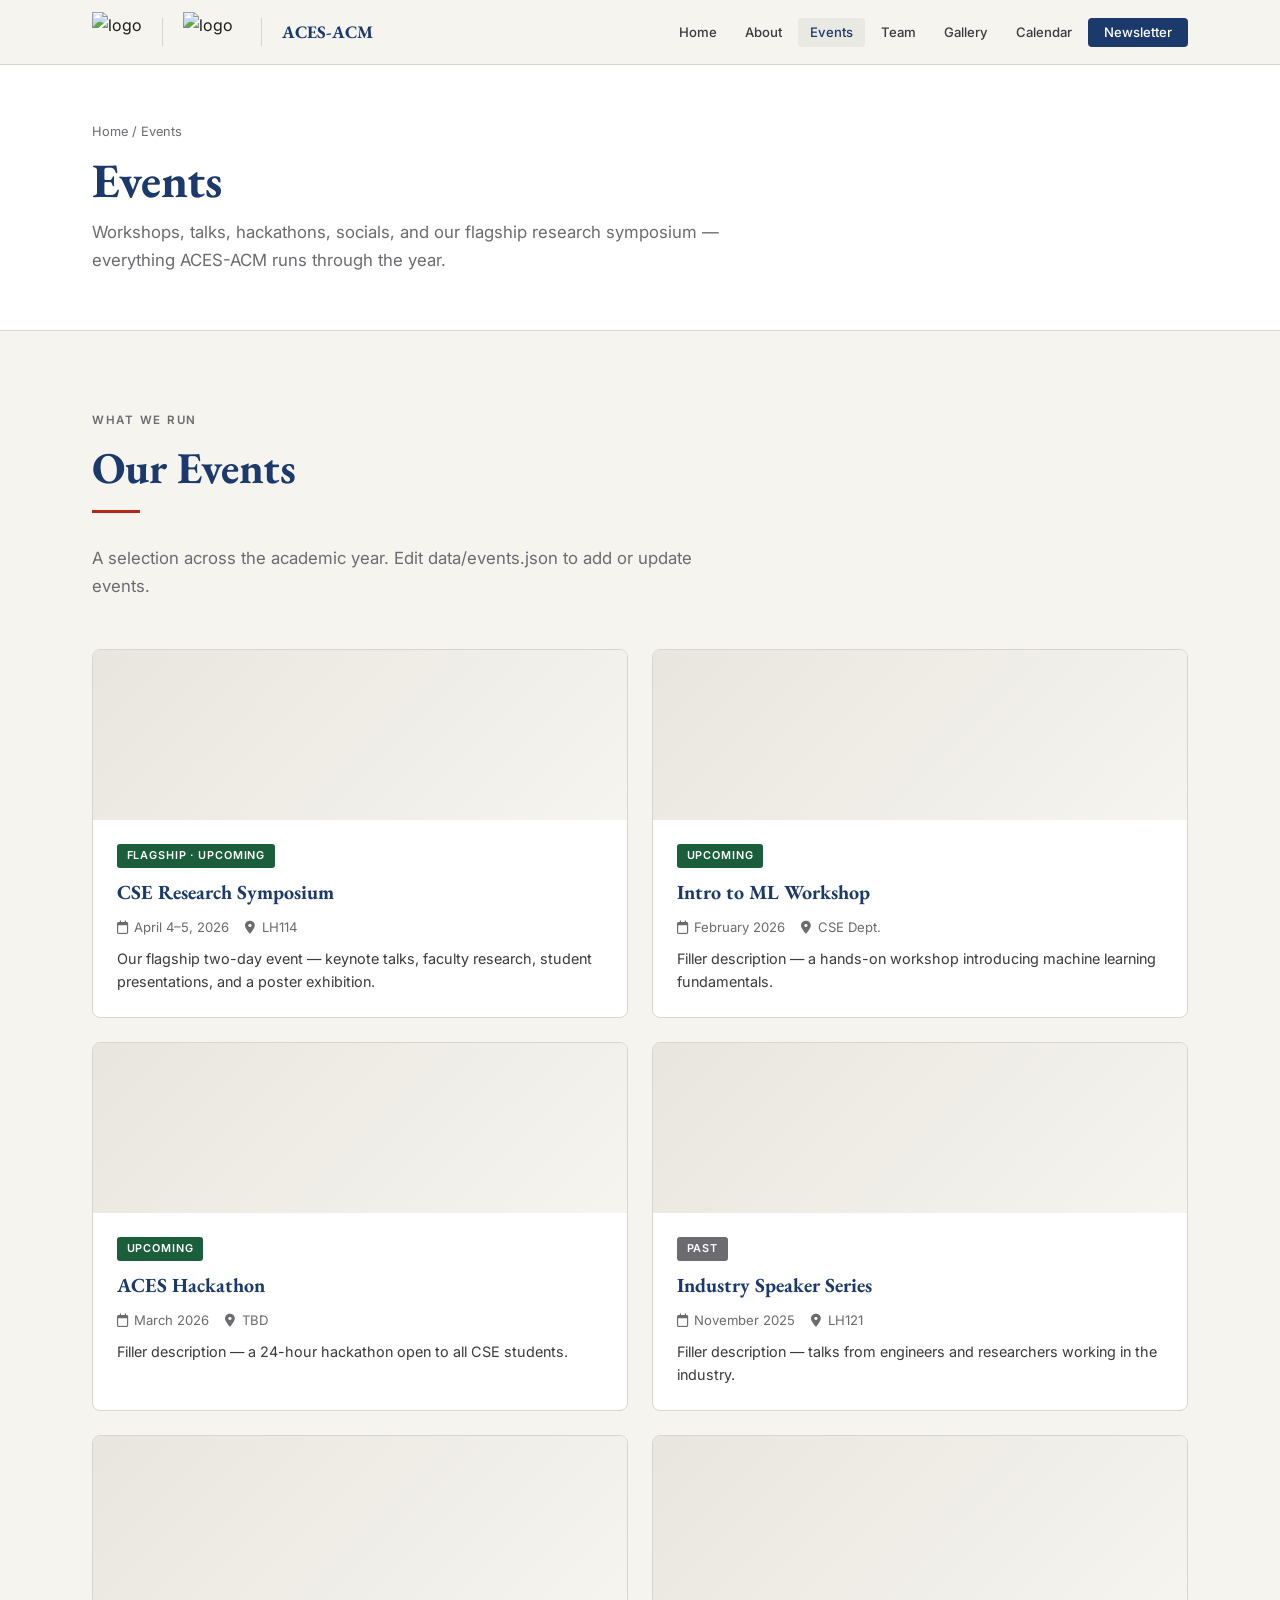
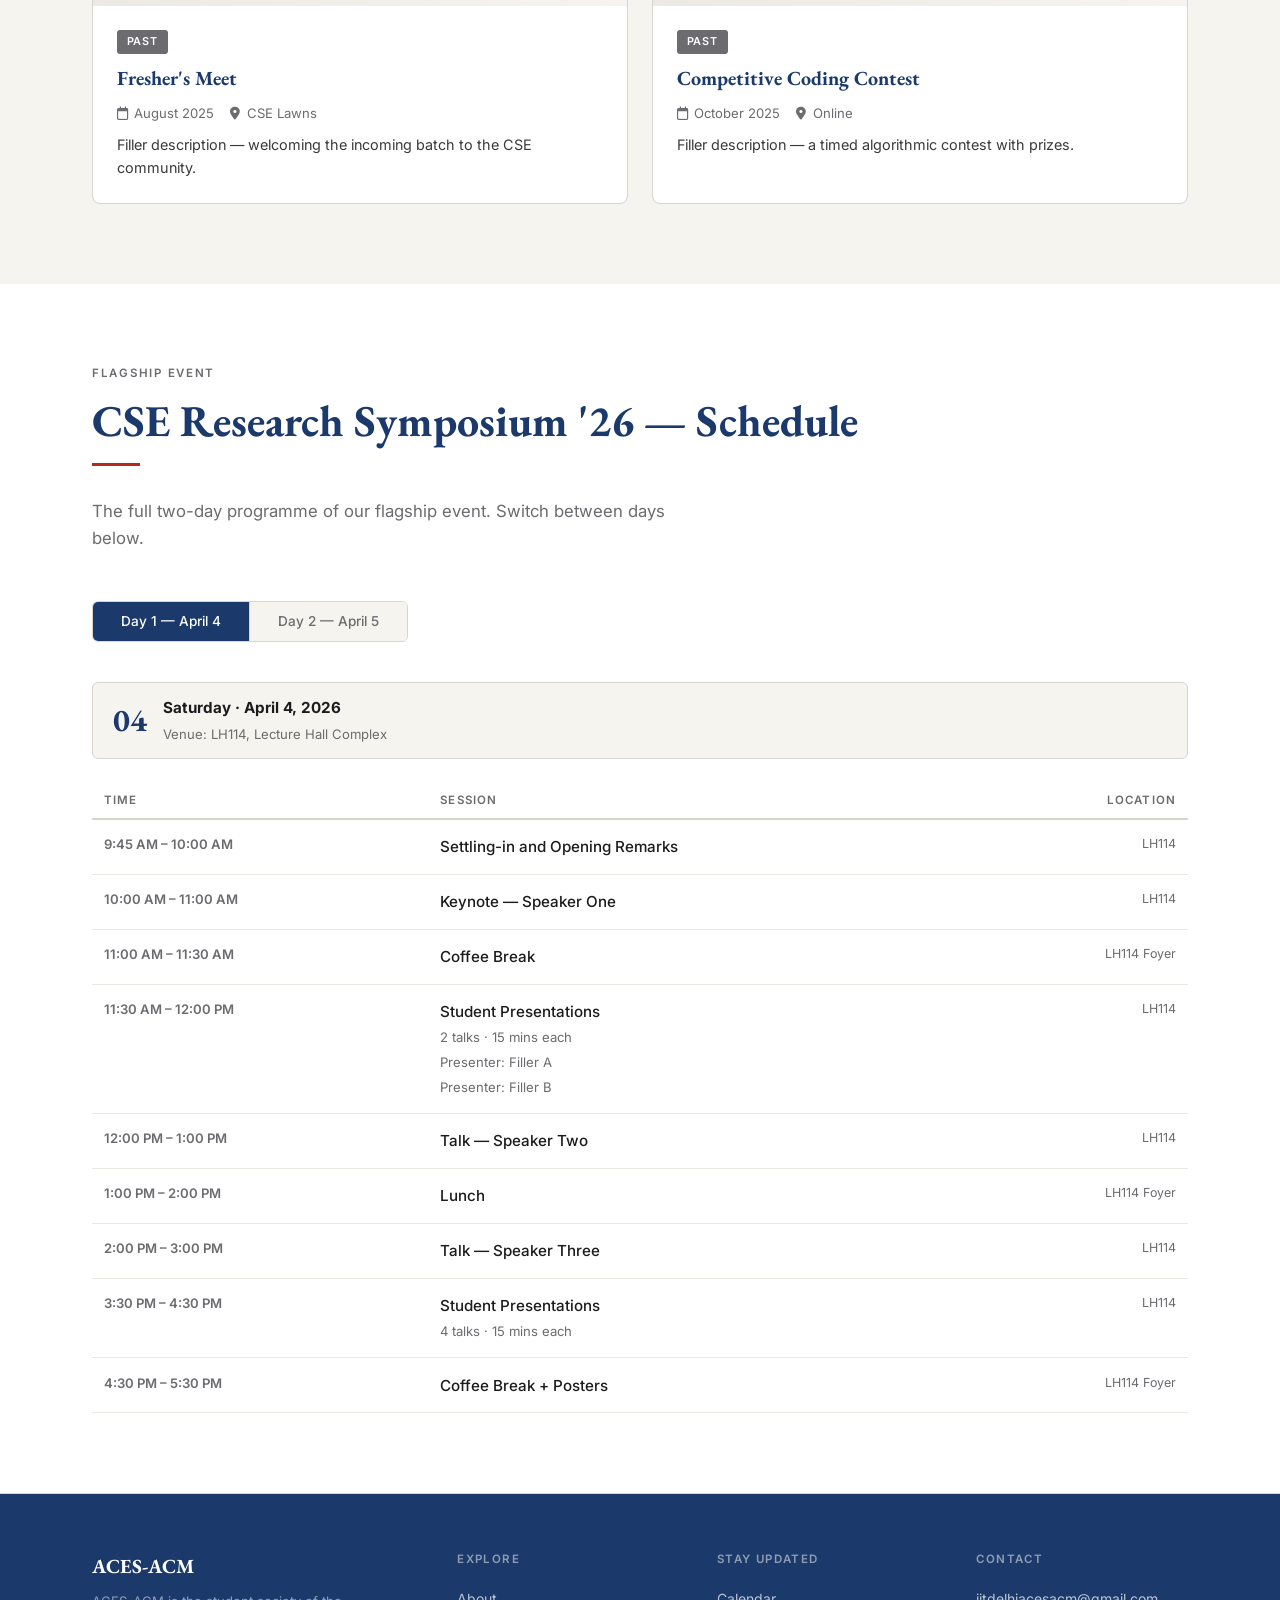
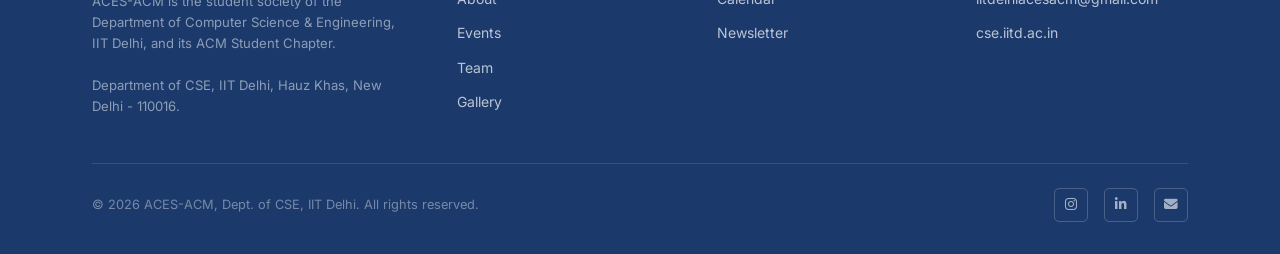
==== events.html @ f773c3b9 "move stuff to directory root" ====
<!DOCTYPE html>
<html lang="en">

<head>
  <meta charset="UTF-8" />
  <meta name="viewport" content="width=device-width, initial-scale=1.0" />
  <title>Events — ACES-ACM, CSE IIT Delhi</title>
  <link rel="icon" type="image/jpeg" href="assets/cse-logo.jpg" />
  <link rel="preconnect" href="https://fonts.googleapis.com" />
  <link rel="preconnect" href="https://fonts.gstatic.com" crossorigin />
  <link
    href="https://fonts.googleapis.com/css2?family=EB+Garamond:ital,wght@0,400;0,600;0,700;1,400&family=Inter:wght@300;400;500;600&display=swap"
    rel="stylesheet" />
  <link rel="stylesheet" href="https://cdnjs.cloudflare.com/ajax/libs/font-awesome/6.5.0/css/all.min.css"
    crossorigin="anonymous" />
  <link rel="stylesheet" href="css/styles.css" />
</head>

<body data-page="events">
  <nav id="navbar"><div id="navbar-mount"></div></nav>

  <section id="page-hero"><div id="page-hero-mount"></div></section>
  <section class="section-bg"><div id="events-list"></div></section>
  <section class="section-surface"><div id="events-schedule"></div></section>

  <footer id="footer"><div id="footer-mount"></div></footer>
  <script src="js/main.js"></script>
</body>

</html>
---- css/styles.css ----
/* ═══ RESET & BASE ═══════════════════════════════════════════════ */
*,
*::before,
*::after {
  box-sizing: border-box;
  margin: 0;
  padding: 0;
}

html {
  scroll-behavior: smooth;
  font-size: 16px;
}

:root {
  --bg: #F6F4EF;
  --surface: #FFFFFF;
  --navy: #1B3A6B;
  --navy-light: #2a5298;
  --red: #B5281C;
  --ink: #1C1C1E;
  --ink-2: #3A3A3C;
  --muted: #6B6B70;
  --border: #D8D5CE;
  --border-lt: #EAE8E2;
  --tag-ai: #1B3A6B;
  --tag-sys: #6B3A1B;
  --tag-theory: #1B5E3B;
  --tag-hci: #5C1B6B;
  --serif: 'EB Garamond', Georgia, serif;
  --sans: 'Inter', system-ui, sans-serif;
}

body {
  background: var(--bg);
  color: var(--ink);
  font-family: var(--sans);
  font-size: 1rem;
  line-height: 1.65;
}

a {
  color: inherit;
  text-decoration: none;
}

img {
  display: block;
  width: 100%;
}

section {
  padding: 5rem 0;
}

.container {
  max-width: 1160px;
  margin: 0 auto;
  padding: 0 2rem;
}

.section-label {
  font-family: var(--sans);
  font-size: 0.72rem;
  font-weight: 600;
  letter-spacing: 0.15em;
  text-transform: uppercase;
  color: var(--muted);
  margin-bottom: 0.75rem;
}

.section-title {
  font-family: var(--serif);
  font-size: clamp(2rem, 4vw, 2.75rem);
  font-weight: 700;
  line-height: 1.18;
  color: var(--navy);
  margin-bottom: 1rem;
}

.section-sub {
  font-size: 1.05rem;
  color: var(--muted);
  max-width: 620px;
  margin-bottom: 3rem;
}

.section-sub.center {
  margin-left: auto;
  margin-right: auto;
}

.divider {
  width: 3rem;
  height: 3px;
  background: var(--red);
  margin: 1rem 0 2rem 0;
}

/* ═══ NAVBAR ══════════════════════════════════════════════════════ */
#navbar {
  position: sticky;
  top: 0;
  z-index: 1000;
  background: rgba(246, 244, 239, 0.96);
  backdrop-filter: blur(8px);
  border-bottom: 1px solid var(--border);
  padding: 0.75rem 0;
  transition: box-shadow 0.2s;
}

#navbar.scrolled {
  box-shadow: 0 2px 12px rgba(0, 0, 0, 0.08);
}

.nav-inner {
  display: flex;
  align-items: center;
  justify-content: space-between;
  gap: 1.5rem;
}

.nav-logos {
  display: flex;
  align-items: center;
  gap: 1.25rem;
}

.nav-logo-img {
  height: 40px;
  width: auto;
  display: block;
}

.nav-sep {
  height: 28px;
  width: 1px;
  background: var(--border);
}

.nav-brand {
  font-family: var(--serif);
  font-size: 1.1rem;
  font-weight: 700;
  color: var(--navy);
  white-space: nowrap;
}

.nav-links {
  display: flex;
  align-items: center;
  gap: 0.25rem;
  list-style: none;
}

.nav-links a {
  font-size: 0.82rem;
  font-weight: 500;
  color: var(--ink-2);
  padding: 0.4rem 0.75rem;
  border-radius: 4px;
  transition: background 0.15s, color 0.15s;
}

.nav-links a:hover,
.nav-links a.active {
  background: var(--border-lt);
  color: var(--navy);
}

.nav-cta {
  background: var(--navy) !important;
  color: #fff !important;
  padding: 0.4rem 1rem !important;
  border-radius: 4px;
}

.nav-cta:hover {
  background: var(--navy-light) !important;
}

.nav-hamburger {
  display: none;
  flex-direction: column;
  gap: 4px;
  cursor: pointer;
  padding: 4px;
}

.nav-hamburger span {
  width: 22px;
  height: 2px;
  background: var(--ink);
  display: block;
  border-radius: 2px;
  transition: 0.2s;
}

/* ═══ BUTTONS ═════════════════════════════════════════════════════ */
.btn {
  display: inline-flex;
  align-items: center;
  gap: 0.5rem;
  font-family: var(--sans);
  font-size: 0.875rem;
  font-weight: 600;
  padding: 0.7rem 1.5rem;
  border-radius: 4px;
  border: none;
  cursor: pointer;
  transition: all 0.15s;
}

.btn-primary {
  background: var(--navy);
  color: #fff;
}

.btn-primary:hover {
  background: var(--navy-light);
}

.btn-outline {
  background: transparent;
  color: var(--navy);
  border: 1.5px solid var(--navy);
}

.btn-outline:hover {
  background: var(--navy);
  color: #fff;
}

.full-width-btn {
  width: 100%;
  justify-content: center;
}

/* ═══ PAGE HERO (inner pages) ═════════════════════════════════════ */
#page-hero {
  background: var(--surface);
  border-bottom: 1px solid var(--border);
  padding: 3.5rem 0;
}

.breadcrumb {
  font-size: 0.8rem;
  color: var(--muted);
  margin-bottom: 0.75rem;
}

.breadcrumb a:hover {
  color: var(--navy);
}

.page-hero-title {
  font-family: var(--serif);
  font-size: clamp(2rem, 5vw, 3rem);
  font-weight: 700;
  color: var(--navy);
  line-height: 1.1;
}

.page-hero-sub {
  font-size: 1.05rem;
  color: var(--muted);
  max-width: 640px;
  margin-top: 0.75rem;
}

/* ═══ HERO (landing) ══════════════════════════════════════════════ */
#hero {
  padding: 4.5rem 0 5rem;
  border-bottom: 1px solid var(--border);
}

.hero-grid {
  display: grid;
  grid-template-columns: 1fr 1fr;
  gap: 4rem;
  align-items: center;
}

.hero-eyebrow {
  display: inline-flex;
  align-items: center;
  gap: 0.5rem;
  font-size: 0.78rem;
  font-weight: 600;
  letter-spacing: 0.12em;
  text-transform: uppercase;
  color: var(--red);
  background: rgba(181, 40, 28, 0.07);
  border: 1px solid rgba(181, 40, 28, 0.2);
  padding: 0.3rem 0.8rem;
  border-radius: 3px;
  margin-bottom: 1.5rem;
}

.hero-title {
  font-family: var(--serif);
  font-size: clamp(2.5rem, 6vw, 4rem);
  font-weight: 700;
  line-height: 1.1;
  color: var(--navy);
  margin-bottom: 0.5rem;
}

.hero-org {
  font-family: var(--serif);
  font-size: 1.15rem;
  color: var(--muted);
  font-style: italic;
  margin-bottom: 1.75rem;
}

.hero-meta {
  display: flex;
  flex-direction: column;
  gap: 0.6rem;
  margin-bottom: 2rem;
}

.hero-meta-item {
  display: flex;
  align-items: center;
  gap: 0.75rem;
  font-size: 0.95rem;
  color: var(--ink-2);
}

.hero-meta-item i {
  width: 18px;
  color: var(--navy);
  font-size: 0.9rem;
}

.hero-actions {
  display: flex;
  gap: 1rem;
  flex-wrap: wrap;
}

.hero-visual {
  position: relative;
}

.hero-card {
  background: var(--surface);
  border: 1px solid var(--border);
  border-radius: 8px;
  overflow: hidden;
}

.hero-card-img {
  width: 100%;
  aspect-ratio: 1 / 1;
  object-fit: cover;
  background: var(--border-lt);
  display: flex;
  align-items: center;
  justify-content: center;
}

.hero-card-img img {
  height: 100%;
  object-fit: cover;
}

.hero-card-body {
  padding: 1.25rem 1.5rem;
  border-top: 1px solid var(--border);
}

.hero-stats {
  display: grid;
  grid-template-columns: repeat(3, 1fr);
  gap: 0;
}

.hero-stat {
  padding: 0.875rem;
  text-align: center;
  border-right: 1px solid var(--border-lt);
}

.hero-stat:last-child {
  border-right: none;
}

.hero-stat-num {
  font-family: var(--serif);
  font-size: 1.75rem;
  font-weight: 700;
  color: var(--navy);
  line-height: 1;
}

.hero-stat-label {
  font-size: 0.7rem;
  font-weight: 500;
  letter-spacing: 0.06em;
  text-transform: uppercase;
  color: var(--muted);
  margin-top: 0.25rem;
}

/* ═══ ABOUT ═══════════════════════════════════════════════════════ */
.section-surface {
  background: var(--surface);
  border-bottom: 1px solid var(--border);
}

.section-bg {
  background: var(--bg);
}

.about-grid {
  display: grid;
  grid-template-columns: 1.4fr 1fr;
  gap: 5rem;
  align-items: start;
}

.about-body {
  font-size: 1.05rem;
  color: var(--ink-2);
  line-height: 1.8;
}

.about-body p+p {
  margin-top: 1rem;
}

.about-sidebar {
  display: flex;
  flex-direction: column;
  gap: 1.5rem;
}

.info-pill {
  background: var(--bg);
  border: 1px solid var(--border);
  border-radius: 6px;
  padding: 1.1rem 1.25rem;
  display: flex;
  align-items: flex-start;
  gap: 1rem;
}

.section-surface .info-pill {
  background: var(--bg);
}

.info-pill-icon {
  width: 36px;
  height: 36px;
  min-width: 36px;
  background: var(--navy);
  color: #fff;
  border-radius: 5px;
  display: flex;
  align-items: center;
  justify-content: center;
  font-size: 0.85rem;
}

.info-pill-text strong {
  display: block;
  font-size: 0.8rem;
  font-weight: 600;
  letter-spacing: 0.05em;
  text-transform: uppercase;
  color: var(--muted);
  margin-bottom: 0.15rem;
}

.info-pill-text span {
  font-size: 0.95rem;
  color: var(--ink);
}

/* ═══ DOMAINS / TRACKS ════════════════════════════════════════════ */
.domains-grid {
  display: grid;
  grid-template-columns: repeat(2, 1fr);
  gap: 1.5rem;
}

.domain-card {
  background: var(--surface);
  border: 1px solid var(--border);
  border-radius: 8px;
  padding: 2rem;
  position: relative;
  overflow: hidden;
  transition: box-shadow 0.2s, transform 0.2s;
}

.domain-card:hover {
  box-shadow: 0 4px 20px rgba(0, 0, 0, 0.07);
  transform: translateY(-2px);
}

.domain-day-badge {
  position: absolute;
  top: 1.25rem;
  right: 1.25rem;
  font-size: 0.68rem;
  font-weight: 600;
  letter-spacing: 0.1em;
  text-transform: uppercase;
  padding: 0.2rem 0.6rem;
  border-radius: 3px;
  background: var(--border-lt);
  color: var(--muted);
}

.domain-icon {
  width: 48px;
  height: 48px;
  border-radius: 8px;
  display: flex;
  align-items: center;
  justify-content: center;
  font-size: 1.25rem;
  margin-bottom: 1.25rem;
  color: #fff;
  background: var(--navy);
}

.domain-icon.ai { background: var(--tag-ai); }
.domain-icon.sys { background: var(--tag-sys); }
.domain-icon.theory { background: var(--tag-theory); }
.domain-icon.hci { background: var(--tag-hci); }

.domain-title {
  font-family: var(--serif);
  font-size: 1.3rem;
  font-weight: 700;
  color: var(--navy);
  margin-bottom: 0.5rem;
}

.domain-desc {
  font-size: 0.92rem;
  color: var(--ink-2);
  line-height: 1.7;
  margin-bottom: 1rem;
}

.domain-topics {
  display: flex;
  flex-wrap: wrap;
  gap: 0.4rem;
}

.topic-tag {
  font-size: 0.72rem;
  font-weight: 500;
  padding: 0.2rem 0.6rem;
  border-radius: 3px;
  border: 1px solid var(--border);
  color: var(--muted);
  background: var(--bg);
}

/* ═══ EVENTS ══════════════════════════════════════════════════════ */
.events-grid {
  display: grid;
  grid-template-columns: repeat(2, 1fr);
  gap: 1.5rem;
}

.event-card {
  background: var(--surface);
  border: 1px solid var(--border);
  border-radius: 8px;
  overflow: hidden;
  display: flex;
  flex-direction: column;
  transition: box-shadow 0.2s, transform 0.2s;
}

.event-card:hover {
  box-shadow: 0 6px 24px rgba(0, 0, 0, 0.08);
  transform: translateY(-3px);
}

.event-card-img {
  height: 170px;
  background: linear-gradient(135deg, #e9e6df 0%, #f6f4ef 100%);
  overflow: hidden;
}

.event-card-img img {
  width: 100%;
  height: 100%;
  object-fit: cover;
}

.event-card-body {
  padding: 1.5rem;
  display: flex;
  flex-direction: column;
  gap: 0.5rem;
  flex: 1;
}

.event-status {
  align-self: flex-start;
  font-size: 0.68rem;
  font-weight: 600;
  letter-spacing: 0.08em;
  text-transform: uppercase;
  padding: 0.2rem 0.6rem;
  border-radius: 3px;
  color: #fff;
  background: var(--muted);
}

.event-status.upcoming { background: var(--tag-theory); }
.event-status.past { background: var(--muted); }
.event-status.live { background: var(--red); }

.event-name {
  font-family: var(--serif);
  font-size: 1.25rem;
  font-weight: 700;
  color: var(--navy);
}

.event-meta {
  font-size: 0.82rem;
  color: var(--muted);
  display: flex;
  flex-wrap: wrap;
  gap: 1rem;
}

.event-meta span {
  display: inline-flex;
  align-items: center;
  gap: 0.4rem;
}

.event-desc {
  font-size: 0.9rem;
  color: var(--ink-2);
  line-height: 1.6;
}

/* ═══ SCHEDULE TABLE ══════════════════════════════════════════════ */
.schedule-tabs {
  display: flex;
  gap: 0;
  border: 1px solid var(--border);
  border-radius: 6px;
  overflow: hidden;
  width: fit-content;
  margin-bottom: 2.5rem;
}

.schedule-tab {
  font-family: var(--sans);
  font-size: 0.85rem;
  font-weight: 500;
  padding: 0.7rem 1.75rem;
  border: none;
  cursor: pointer;
  background: var(--bg);
  color: var(--muted);
  transition: background 0.15s, color 0.15s;
  border-right: 1px solid var(--border);
}

.schedule-tab:last-child {
  border-right: none;
}

.schedule-tab.active {
  background: var(--navy);
  color: #fff;
}

.schedule-day {
  display: none;
}

.schedule-day.active {
  display: block;
}

.schedule-date-banner {
  background: var(--bg);
  border: 1px solid var(--border);
  border-radius: 6px;
  padding: 0.75rem 1.25rem;
  display: flex;
  align-items: center;
  gap: 1rem;
  margin-bottom: 1.5rem;
}

.sched-date-num {
  font-family: var(--serif);
  font-size: 2rem;
  font-weight: 700;
  color: var(--navy);
  line-height: 1;
}

.sched-date-info strong {
  display: block;
  font-size: 0.95rem;
  color: var(--ink);
}

.sched-date-info span {
  font-size: 0.82rem;
  color: var(--muted);
}

.schedule-table {
  width: 100%;
  border-collapse: collapse;
}

.schedule-table thead th {
  font-size: 0.72rem;
  font-weight: 600;
  letter-spacing: 0.1em;
  text-transform: uppercase;
  color: var(--muted);
  text-align: left;
  padding: 0.5rem 0.75rem;
  border-bottom: 2px solid var(--border);
}

.schedule-table tbody tr {
  border-bottom: 1px solid var(--border-lt);
  transition: background 0.1s;
}

.schedule-table tbody tr:hover {
  background: var(--bg);
}

.schedule-table td {
  padding: 0.9rem 0.75rem;
  vertical-align: top;
}

.sched-time {
  font-size: 0.82rem;
  font-weight: 600;
  color: var(--muted);
  white-space: nowrap;
  min-width: 130px;
}

.sched-event-name {
  font-size: 0.95rem;
  font-weight: 500;
  color: var(--ink);
}

.sched-event-sub {
  font-size: 0.82rem;
  color: var(--muted);
  margin-top: 0.2rem;
}

.sched-venue {
  font-size: 0.78rem;
  color: var(--muted);
  white-space: nowrap;
  text-align: right;
}

/* ═══ SPEAKERS / TEAM ═════════════════════════════════════════════ */
.speakers-grid {
  display: grid;
  grid-template-columns: repeat(3, 1fr);
  gap: 1.5rem;
}

.speaker-card {
  background: var(--surface);
  border: 1px solid var(--border);
  border-radius: 8px;
  overflow: hidden;
  transition: box-shadow 0.2s, transform 0.2s;
  cursor: pointer;
  text-decoration: none;
  color: inherit;
  display: block;
}

.speaker-card:hover {
  box-shadow: 0 6px 24px rgba(0, 0, 0, 0.09);
  transform: translateY(-3px);
}

.speaker-img-wrap {
  height: 180px;
  background: var(--bg);
  overflow: hidden;
  position: relative;
}

.speaker-img-wrap img {
  width: 100%;
  height: 100%;
  object-fit: cover;
  object-position: top;
}

.speaker-img-wrap img.no-crop {
  object-fit: contain;
  object-position: center;
  background: var(--bg);
}

.speaker-img-placeholder {
  width: 100%;
  height: 100%;
  display: flex;
  align-items: center;
  justify-content: center;
  background: linear-gradient(135deg, #e9e6df 0%, #f6f4ef 100%);
  color: var(--border);
  font-size: 2.75rem;
}

.speaker-track-bar {
  position: absolute;
  bottom: 0;
  left: 0;
  right: 0;
  height: 3px;
  background: var(--navy);
}

.speaker-track-bar.ai { background: var(--tag-ai); }
.speaker-track-bar.sys { background: var(--tag-sys); }
.speaker-track-bar.theory { background: var(--tag-theory); }
.speaker-track-bar.hci { background: var(--tag-hci); }

.speaker-body {
  padding: 1.25rem;
}

.speaker-name {
  font-family: var(--serif);
  font-size: 1.1rem;
  font-weight: 700;
  color: var(--navy);
  margin-bottom: 0.15rem;
}

.speaker-title {
  font-size: 0.8rem;
  color: var(--muted);
  margin-bottom: 0.75rem;
}

.speaker-bio {
  font-size: 0.85rem;
  color: var(--ink-2);
  line-height: 1.6;
  margin-bottom: 1rem;
}

.speaker-footer {
  display: flex;
  align-items: center;
  justify-content: space-between;
}

.speaker-domain {
  font-size: 0.68rem;
  font-weight: 600;
  letter-spacing: 0.08em;
  text-transform: uppercase;
  padding: 0.2rem 0.6rem;
  border-radius: 3px;
  color: #fff;
  background: var(--muted);
}

.speaker-domain.ai { background: var(--tag-ai); }
.speaker-domain.sys { background: var(--tag-sys); }
.speaker-domain.theory { background: var(--tag-theory); }
.speaker-domain.hci { background: var(--tag-hci); }

.speaker-socials {
  display: flex;
  gap: 0.6rem;
  color: var(--muted);
}

.speaker-socials a:hover {
  color: var(--navy);
}

/* ═══ TEAM GROUPS ═════════════════════════════════════════════════ */
.team-group + .team-group {
  margin-top: 3.5rem;
}

.team-group-title {
  font-family: var(--serif);
  font-size: 1.5rem;
  font-weight: 700;
  color: var(--navy);
  margin-bottom: 1.5rem;
  padding-bottom: 0.5rem;
  border-bottom: 1px solid var(--border);
}

/* ═══ GALLERY ═════════════════════════════════════════════════════ */
.gallery-filters {
  display: flex;
  flex-wrap: wrap;
  gap: 0.5rem;
  margin-bottom: 2.5rem;
}

.gallery-filter {
  font-size: 0.8rem;
  font-weight: 500;
  padding: 0.4rem 1rem;
  border-radius: 20px;
  border: 1px solid var(--border);
  background: var(--surface);
  color: var(--muted);
  cursor: pointer;
  transition: all 0.15s;
}

.gallery-filter.active,
.gallery-filter:hover {
  background: var(--navy);
  color: #fff;
  border-color: var(--navy);
}

.gallery-grid {
  display: grid;
  grid-template-columns: repeat(3, 1fr);
  gap: 1rem;
}

.gallery-item {
  background: var(--border-lt);
  border-radius: 6px;
  overflow: hidden;
  position: relative;
  aspect-ratio: 4 / 3;
}

.gallery-item img {
  width: 100%;
  height: 100%;
  object-fit: cover;
  transition: transform 0.3s;
}

.gallery-placeholder {
  width: 100%;
  height: 100%;
  background: linear-gradient(135deg, #e9e6df 0%, #f6f4ef 100%);
  display: flex;
  align-items: center;
  justify-content: center;
  color: var(--border);
  font-size: 2rem;
}

.gallery-item:hover img {
  transform: scale(1.05);
}

.gallery-overlay {
  position: absolute;
  inset: 0;
  background: rgba(27, 58, 107, 0);
  transition: background 0.2s;
  display: flex;
  align-items: flex-end;
  padding: 1rem;
}

.gallery-item:hover .gallery-overlay {
  background: linear-gradient(to top, rgba(27, 58, 107, 0.75), rgba(27, 58, 107, 0));
}

.gallery-caption {
  color: #fff;
  font-size: 0.85rem;
  font-weight: 500;
  opacity: 0;
  transition: opacity 0.2s;
}

.gallery-item:hover .gallery-caption {
  opacity: 1;
}

/* ═══ CALENDAR ════════════════════════════════════════════════════ */
.calendar-list {
  display: flex;
  flex-direction: column;
  gap: 1rem;
}

.calendar-row {
  background: var(--surface);
  border: 1px solid var(--border);
  border-radius: 8px;
  padding: 1.25rem 1.5rem;
  display: flex;
  align-items: center;
  gap: 1.5rem;
  transition: box-shadow 0.2s;
}

.calendar-row:hover {
  box-shadow: 0 4px 16px rgba(0, 0, 0, 0.06);
}

.cal-date {
  min-width: 68px;
  text-align: center;
  border-right: 1px solid var(--border-lt);
  padding-right: 1.5rem;
}

.cal-date-day {
  font-family: var(--serif);
  font-size: 1.9rem;
  font-weight: 700;
  color: var(--navy);
  line-height: 1;
}

.cal-date-mon {
  font-size: 0.72rem;
  font-weight: 600;
  letter-spacing: 0.08em;
  text-transform: uppercase;
  color: var(--muted);
  margin-top: 0.25rem;
}

.cal-body {
  flex: 1;
}

.cal-title {
  font-size: 1.05rem;
  font-weight: 600;
  color: var(--ink);
}

.cal-meta {
  font-size: 0.82rem;
  color: var(--muted);
  margin-top: 0.25rem;
  display: flex;
  flex-wrap: wrap;
  gap: 1rem;
}

.cal-meta span {
  display: inline-flex;
  align-items: center;
  gap: 0.4rem;
}

.cal-tag {
  font-size: 0.68rem;
  font-weight: 600;
  letter-spacing: 0.06em;
  text-transform: uppercase;
  padding: 0.2rem 0.6rem;
  border-radius: 3px;
  color: #fff;
  background: var(--navy);
  white-space: nowrap;
}

/* ═══ NEWSLETTER ══════════════════════════════════════════════════ */
.newsletter-signup {
  background: var(--surface);
  border: 1px solid var(--border);
  border-radius: 8px;
  padding: 2.5rem;
  display: flex;
  flex-direction: column;
  gap: 1rem;
  margin-bottom: 3.5rem;
}

.newsletter-form {
  display: flex;
  gap: 0.75rem;
  flex-wrap: wrap;
}

.newsletter-form input {
  flex: 1;
  min-width: 220px;
  font-family: var(--sans);
  font-size: 0.95rem;
  padding: 0.7rem 1rem;
  border: 1px solid var(--border);
  border-radius: 4px;
  background: var(--bg);
  color: var(--ink);
}

.newsletter-form input:focus {
  outline: none;
  border-color: var(--navy);
}

.issues-grid {
  display: grid;
  grid-template-columns: repeat(2, 1fr);
  gap: 1.5rem;
}

.issue-card {
  background: var(--surface);
  border: 1px solid var(--border);
  border-radius: 8px;
  padding: 1.75rem;
  transition: box-shadow 0.2s, transform 0.2s;
}

.issue-card:hover {
  box-shadow: 0 6px 24px rgba(0, 0, 0, 0.08);
  transform: translateY(-3px);
}

.issue-num {
  font-size: 0.72rem;
  font-weight: 600;
  letter-spacing: 0.1em;
  text-transform: uppercase;
  color: var(--red);
  margin-bottom: 0.5rem;
}

.issue-title {
  font-family: var(--serif);
  font-size: 1.25rem;
  font-weight: 700;
  color: var(--navy);
  margin-bottom: 0.35rem;
}

.issue-date {
  font-size: 0.8rem;
  color: var(--muted);
  margin-bottom: 0.75rem;
}

.issue-summary {
  font-size: 0.9rem;
  color: var(--ink-2);
  line-height: 1.6;
  margin-bottom: 1rem;
}

.issue-link {
  font-size: 0.85rem;
  font-weight: 600;
  color: var(--navy);
  display: inline-flex;
  align-items: center;
  gap: 0.4rem;
}

.issue-link:hover {
  gap: 0.6rem;
}

/* ═══ FORMS & CARDS ═══════════════════════════════════════════════ */
.form-card {
  background: var(--bg);
  border: 1px solid var(--border);
  border-radius: 8px;
  padding: 3rem 2rem;
  box-shadow: 0 4px 12px rgba(0, 0, 0, 0.03);
}

.reg-grid {
  display: grid;
  grid-template-columns: 1fr 1.4fr;
  gap: 5rem;
  align-items: start;
}

.reg-info h3 {
  font-family: var(--serif);
  font-size: 1.15rem;
  color: var(--navy);
  margin-bottom: 0.5rem;
}

.reg-info p {
  font-size: 0.9rem;
  color: var(--muted);
  line-height: 1.7;
  margin-bottom: 1.5rem;
}

/* ═══ CTA STRIP ═══════════════════════════════════════════════════ */
.cta-strip {
  background: var(--navy);
  border-radius: 10px;
  padding: 3rem 2.5rem;
  text-align: center;
  color: #fff;
}

.cta-strip h2 {
  font-family: var(--serif);
  font-size: clamp(1.6rem, 3vw, 2.25rem);
  margin-bottom: 0.75rem;
}

.cta-strip p {
  color: rgba(255, 255, 255, 0.75);
  max-width: 560px;
  margin: 0 auto 1.75rem;
}

.cta-strip .btn-primary {
  background: #fff;
  color: var(--navy);
}

.cta-strip .btn-primary:hover {
  background: var(--bg);
}

/* ═══ FOOTER ══════════════════════════════════════════════════════ */
#footer {
  background: var(--navy);
  color: rgba(255, 255, 255, 0.75);
  padding: 3.5rem 0 2rem;
}

.footer-grid {
  display: grid;
  grid-template-columns: 1.5fr 1fr 1fr 1fr;
  gap: 3rem;
  padding-bottom: 2.5rem;
  border-bottom: 1px solid rgba(255, 255, 255, 0.12);
}

.footer-brand-name {
  font-family: var(--serif);
  font-size: 1.25rem;
  font-weight: 700;
  color: #fff;
  margin-bottom: 0.5rem;
}

.footer-brand-sub {
  font-size: 0.82rem;
  color: rgba(255, 255, 255, 0.5);
  line-height: 1.6;
}

.footer-col h4 {
  font-size: 0.72rem;
  font-weight: 600;
  letter-spacing: 0.12em;
  text-transform: uppercase;
  color: rgba(255, 255, 255, 0.5);
  margin-bottom: 1rem;
}

.footer-links {
  list-style: none;
}

.footer-links li {
  margin-bottom: 0.5rem;
}

.footer-links a {
  font-size: 0.875rem;
  color: rgba(255, 255, 255, 0.7);
  transition: color 0.15s;
}

.footer-links a:hover {
  color: #fff;
}

.footer-bottom {
  display: flex;
  justify-content: space-between;
  align-items: center;
  padding-top: 1.5rem;
  flex-wrap: wrap;
  gap: 1rem;
}

.footer-bottom span {
  font-size: 0.8rem;
  color: rgba(255, 255, 255, 0.4);
}

.footer-socials {
  display: flex;
  gap: 1rem;
}

.footer-social {
  width: 34px;
  height: 34px;
  border: 1px solid rgba(255, 255, 255, 0.2);
  border-radius: 5px;
  display: flex;
  align-items: center;
  justify-content: center;
  color: rgba(255, 255, 255, 0.6);
  font-size: 0.85rem;
  transition: border-color 0.15s, color 0.15s;
}

.footer-social:hover {
  border-color: rgba(255, 255, 255, 0.7);
  color: #fff;
}

/* ═══ UTILITY ═════════════════════════════════════════════════════ */
.text-center { text-align: center; }
.mt-1 { margin-top: 1rem; }
.mt-2 { margin-top: 2rem; }
.mt-3 { margin-top: 3rem; }

/* ═══ RESPONSIVE ══════════════════════════════════════════════════ */
@media (max-width: 900px) {

  .hero-grid,
  .about-grid,
  .reg-grid {
    grid-template-columns: 1fr;
    gap: 2.5rem;
  }

  .hero-visual {
    display: none;
  }

  .domains-grid,
  .events-grid,
  .issues-grid {
    grid-template-columns: 1fr;
  }

  .speakers-grid,
  .gallery-grid {
    grid-template-columns: repeat(2, 1fr);
  }

  .footer-grid {
    grid-template-columns: 1fr 1fr;
    gap: 2rem;
  }

  .nav-links {
    display: none;
  }

  .nav-hamburger {
    display: flex;
  }

  .nav-links.mobile-open {
    display: flex;
    flex-direction: column;
    position: absolute;
    top: 100%;
    left: 0;
    right: 0;
    background: var(--bg);
    border-bottom: 1px solid var(--border);
    padding: 1rem;
    gap: 0.25rem;
  }
}

@media (max-width: 600px) {

  .speakers-grid,
  .gallery-grid {
    grid-template-columns: 1fr;
  }

  .footer-grid {
    grid-template-columns: 1fr;
  }

  .calendar-row {
    flex-direction: column;
    align-items: flex-start;
    gap: 1rem;
  }

  .cal-date {
    border-right: none;
    border-bottom: 1px solid var(--border-lt);
    padding-right: 0;
    padding-bottom: 0.75rem;
    text-align: left;
    display: flex;
    align-items: baseline;
    gap: 0.5rem;
  }
}
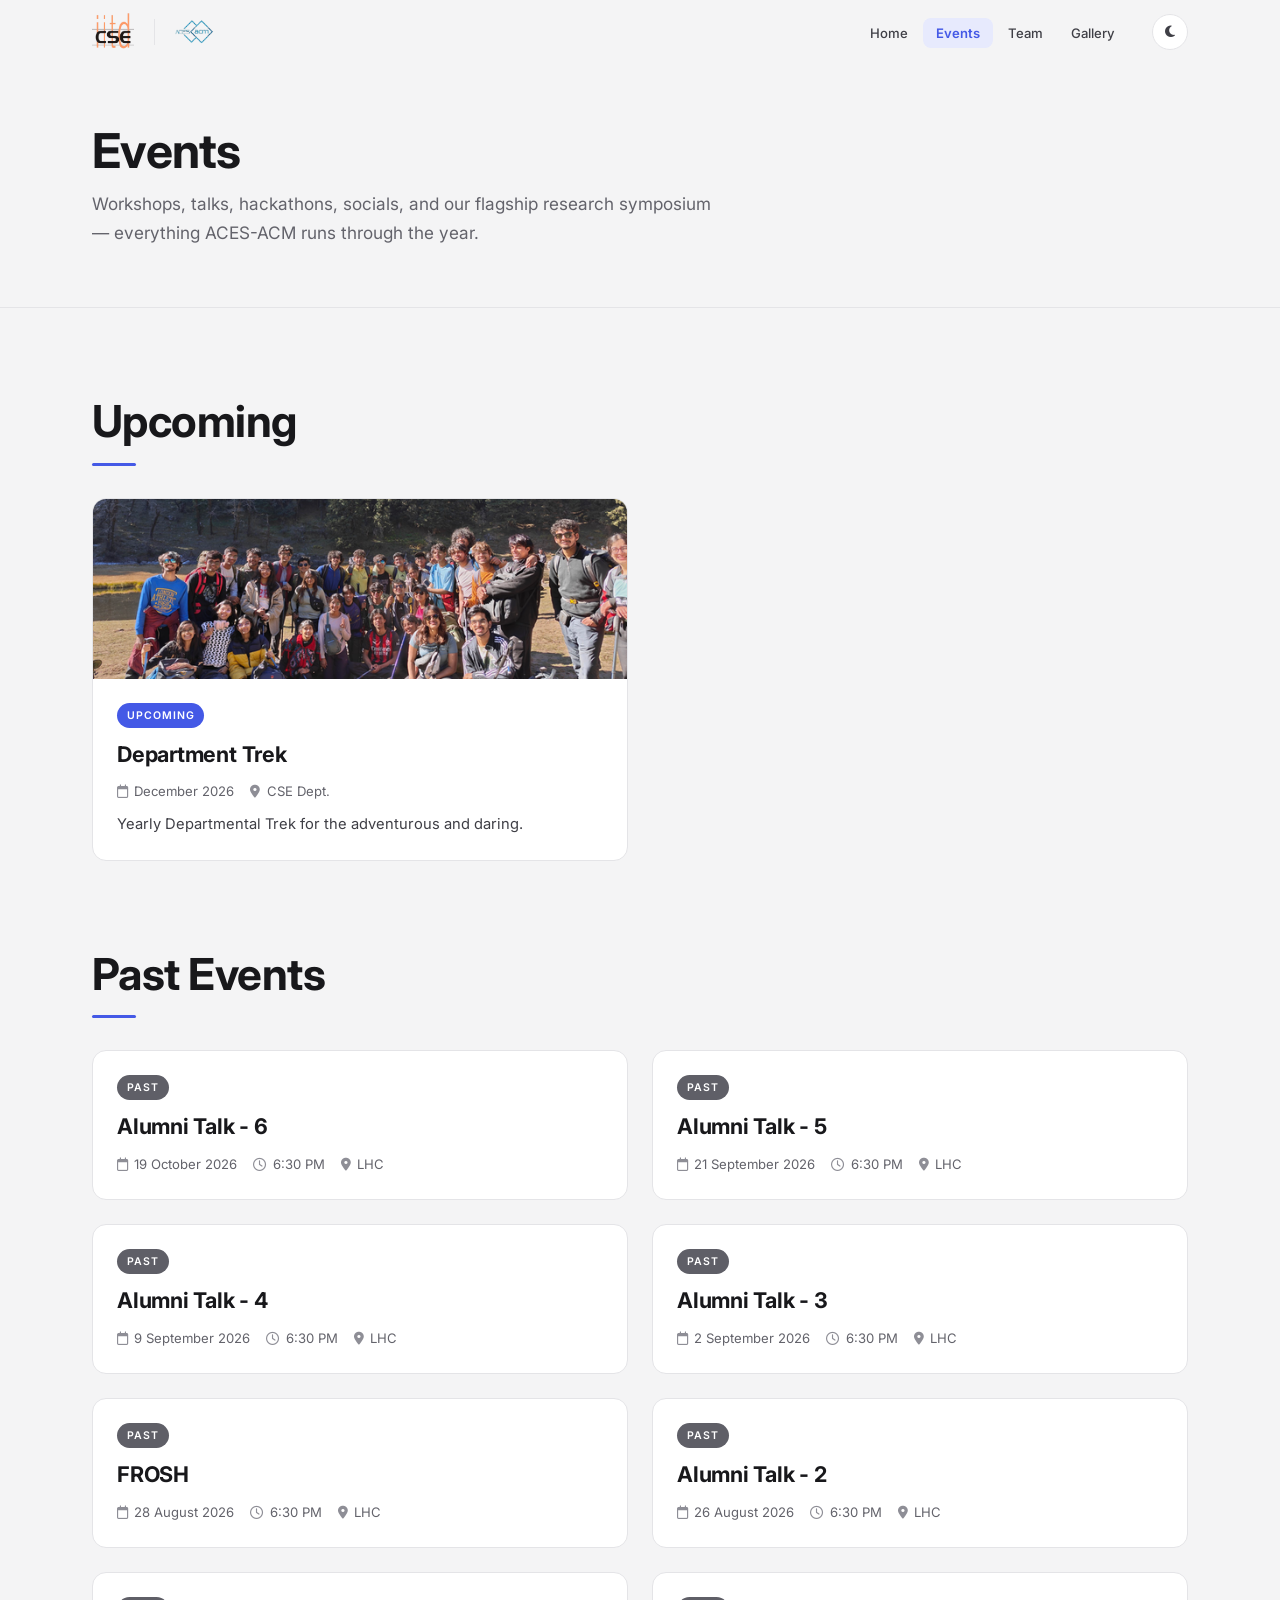
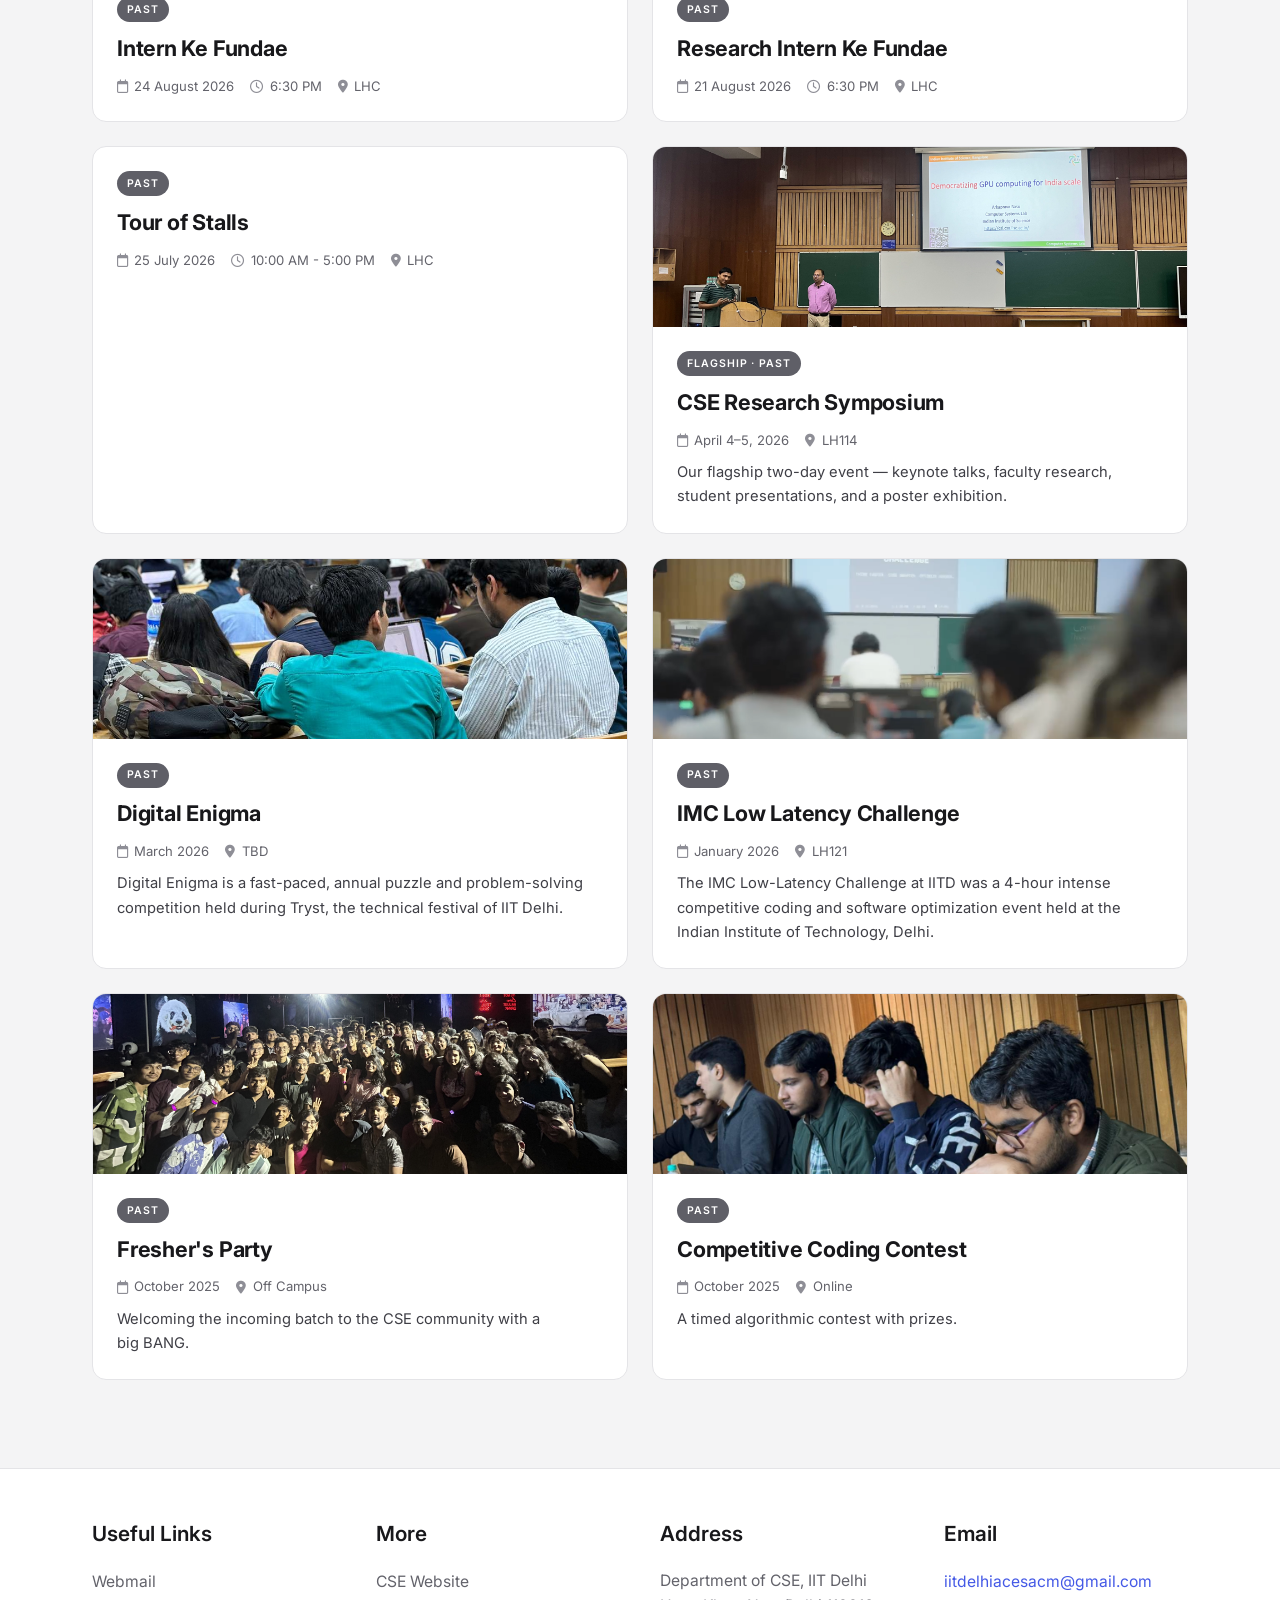
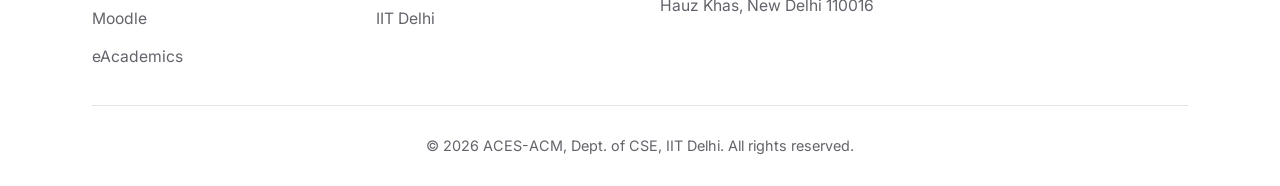
==== commit 59fb7ea0: "Redesign site: new theme with night mode, events-as-calendar, event galleries - New light/dark theme" ====
--- a/events.html
+++ b/events.html
@@ -8,20 +8,25 @@
   <link rel="icon" type="image/jpeg" href="assets/cse-logo.jpg" />
   <link rel="preconnect" href="https://fonts.googleapis.com" />
   <link rel="preconnect" href="https://fonts.gstatic.com" crossorigin />
-  <link
-    href="https://fonts.googleapis.com/css2?family=EB+Garamond:ital,wght@0,400;0,600;0,700;1,400&family=Inter:wght@300;400;500;600&display=swap"
-    rel="stylesheet" />
+  <link href="https://fonts.googleapis.com/css2?family=Inter:wght@400;500;600;700&display=swap" rel="stylesheet" />
   <link rel="stylesheet" href="https://cdnjs.cloudflare.com/ajax/libs/font-awesome/6.5.0/css/all.min.css"
     crossorigin="anonymous" />
   <link rel="stylesheet" href="css/styles.css" />
+  <script>
+    // apply saved theme (or the OS setting) before first paint to avoid a flash
+    try {
+      const t = localStorage.getItem('theme');
+      if (t === 'dark' || (!t && matchMedia('(prefers-color-scheme: dark)').matches)) document.documentElement.dataset.theme = 'dark';
+    } catch (e) {}
+  </script>
 </head>
 
 <body data-page="events">
   <nav id="navbar"><div id="navbar-mount"></div></nav>
 
   <section id="page-hero"><div id="page-hero-mount"></div></section>
-  <section class="section-bg"><div id="events-list"></div></section>
-  <section class="section-surface"><div id="events-schedule"></div></section>
+  <section><div id="events-upcoming"></div></section>
+  <section><div id="events-past"></div></section>
 
   <footer id="footer"><div id="footer-mount"></div></footer>
   <script src="js/main.js"></script>
--- a/css/styles.css
+++ b/css/styles.css
@@ -10,33 +10,109 @@
 html {
   scroll-behavior: smooth;
   font-size: 16px;
+  -webkit-text-size-adjust: 100%;
 }
 
 :root {
-  --bg: #F6F4EF;
+  color-scheme: light;
+
+  /* ── Surfaces ── */
+  --bg: #F4F4F5;
   --surface: #FFFFFF;
-  --navy: #1B3A6B;
-  --navy-light: #2a5298;
-  --red: #B5281C;
-  --ink: #1C1C1E;
-  --ink-2: #3A3A3C;
-  --muted: #6B6B70;
-  --border: #D8D5CE;
-  --border-lt: #EAE8E2;
-  --tag-ai: #1B3A6B;
-  --tag-sys: #6B3A1B;
-  --tag-theory: #1B5E3B;
-  --tag-hci: #5C1B6B;
-  --serif: 'EB Garamond', Georgia, serif;
-  --sans: 'Inter', system-ui, sans-serif;
+  --surface-sunk: #EFEFF1;
+  --nav-bg: rgba(244, 244, 245, 0.85); /* same as --bg */
+
+  /* ── Accent: --accent for fills (white text on top), --accent-text for blue text ── */
+  --accent: #4459E6;
+  --accent-hover: #3A4ED6;
+  --accent-text: #4459E6;
+  --accent-soft: #E7EAFD;
+
+  /* ── Ink ramp ── */
+  --heading: #18181B;
+  --ink: #27272A;
+  --ink-2: #3F3F46;
+  --muted: #63636B;
+  --muted-lt: #8E8E96;
+  --badge: #5F5F67;
+
+  /* ── Hairlines ── */
+  --border: #E4E4E7;
+  --border-lt: #EDEDEF;
+
+  /* ── Category accents (greys) ── */
+  --tag-ai: #27272A;
+  --tag-sys: #3F3F46;
+  --tag-theory: #52525B;
+  --tag-hci: #71717A;
+
+  /* ── Type ── */
+  --sans: 'Inter', system-ui, -apple-system, sans-serif;
+
+  /* ── Radius scale ── */
+  --r-xs: 6px;
+  --r-sm: 8px;
+  --r-md: 14px;
+  --r-lg: 18px;
+  --r-pill: 999px;
+
+  /* ── Elevation (soft, neutral) ── */
+  --shadow-xs: 0 1px 2px rgba(0, 0, 0, 0.05);
+  --shadow-sm: 0 4px 14px rgba(0, 0, 0, 0.06);
+  --shadow-md: 0 12px 32px rgba(0, 0, 0, 0.09);
+  --shadow-lg: 0 20px 48px rgba(0, 0, 0, 0.12);
+
+  /* ── Motion ── */
+  --ease: cubic-bezier(0.4, 0, 0.2, 1);
+  --dur: 0.18s;
+}
+
+/* Night mode: set by the navbar toggle (saved in localStorage), else follows the OS */
+[data-theme="dark"] {
+  color-scheme: dark;
+
+  --bg: #121318;
+  --surface: #1C1E27;
+  --surface-sunk: #252836;
+  --nav-bg: rgba(18, 19, 24, 0.85);
+
+  --accent: #4459E6;
+  --accent-hover: #5367EC;
+  --accent-text: #7C8CF8;
+  --accent-soft: rgba(68, 89, 230, 0.18);
+
+  --heading: #F3F4F8;
+  --ink: #E4E6EE;
+  --ink-2: #C3C7D4;
+  --muted: #9499AB;
+  --muted-lt: #6E7385;
+  --badge: #3F4255;
+
+  --border: #2C2F3D;
+  --border-lt: #262936;
+
+  --tag-ai: #3F4255;
+  --tag-sys: #4A4E63;
+  --tag-theory: #565B72;
+  --tag-hci: #636881;
+
+  --shadow-xs: 0 1px 2px rgba(0, 0, 0, 0.3);
+  --shadow-sm: 0 4px 14px rgba(0, 0, 0, 0.3);
+  --shadow-md: 0 12px 32px rgba(0, 0, 0, 0.4);
+  --shadow-lg: 0 20px 48px rgba(0, 0, 0, 0.5);
 }
 
 body {
   background: var(--bg);
-  color: var(--ink);
+  color: var(--ink-2);
   font-family: var(--sans);
   font-size: 1rem;
   line-height: 1.65;
+  overflow-wrap: break-word;
+  font-feature-settings: 'kern', 'liga', 'calt';
+  -webkit-font-smoothing: antialiased;
+  -moz-osx-font-smoothing: grayscale;
+  text-rendering: optimizeLegibility;
 }
 
 a {
@@ -49,8 +125,36 @@
   width: 100%;
 }
 
+p {
+  text-wrap: pretty;
+}
+
+::selection {
+  background: var(--accent);
+  color: #fff;
+}
+
+:focus-visible {
+  outline: 2px solid var(--accent);
+  outline-offset: 3px;
+  border-radius: 2px;
+}
+
+body.nav-open {
+  overflow: hidden;
+}
+
 section {
-  padding: 5rem 0;
+  padding: 5.5rem 0;
+}
+
+/* sections share one background, so don't double the gap between them */
+section:not(#hero, #page-hero) + section {
+  padding-top: 0;
+}
+
+section[id] {
+  scroll-margin-top: 5rem;
 }
 
 .container {
@@ -59,30 +163,35 @@
   padding: 0 2rem;
 }
 
+/* ═══ SECTION HEADERS ════════════════════════════════════════════ */
 .section-label {
   font-family: var(--sans);
   font-size: 0.72rem;
   font-weight: 600;
-  letter-spacing: 0.15em;
+  letter-spacing: 0.16em;
   text-transform: uppercase;
-  color: var(--muted);
-  margin-bottom: 0.75rem;
+  color: var(--accent-text);
+  margin-bottom: 0.85rem;
 }
 
 .section-title {
-  font-family: var(--serif);
+  font-family: var(--sans);
   font-size: clamp(2rem, 4vw, 2.75rem);
   font-weight: 700;
-  line-height: 1.18;
-  color: var(--navy);
+  line-height: 1.15;
+  letter-spacing: -0.012em;
+  color: var(--heading);
   margin-bottom: 1rem;
+  text-wrap: balance;
 }
 
 .section-sub {
-  font-size: 1.05rem;
+  font-size: 1.075rem;
+  line-height: 1.7;
   color: var(--muted);
   max-width: 620px;
   margin-bottom: 3rem;
+  text-wrap: pretty;
 }
 
 .section-sub.center {
@@ -91,9 +200,10 @@
 }
 
 .divider {
-  width: 3rem;
+  width: 2.75rem;
   height: 3px;
-  background: var(--red);
+  background: var(--accent);
+  border-radius: var(--r-pill);
   margin: 1rem 0 2rem 0;
 }
 
@@ -102,15 +212,17 @@
   position: sticky;
   top: 0;
   z-index: 1000;
-  background: rgba(246, 244, 239, 0.96);
-  backdrop-filter: blur(8px);
-  border-bottom: 1px solid var(--border);
+  background: var(--nav-bg);
+  backdrop-filter: saturate(140%) blur(12px);
+  -webkit-backdrop-filter: saturate(140%) blur(12px);
+  border-bottom: 1px solid transparent;
   padding: 0.75rem 0;
-  transition: box-shadow 0.2s;
+  transition: box-shadow var(--dur) var(--ease), border-color var(--dur) var(--ease), background var(--dur) var(--ease);
 }
 
 #navbar.scrolled {
-  box-shadow: 0 2px 12px rgba(0, 0, 0, 0.08);
+  border-bottom-color: var(--border);
+  box-shadow: var(--shadow-sm);
 }
 
 .nav-inner {
@@ -133,50 +245,85 @@
 }
 
 .nav-sep {
-  height: 28px;
+  height: 26px;
   width: 1px;
   background: var(--border);
 }
 
-.nav-brand {
-  font-family: var(--serif);
-  font-size: 1.1rem;
-  font-weight: 700;
-  color: var(--navy);
-  white-space: nowrap;
-}
-
 .nav-links {
   display: flex;
   align-items: center;
-  gap: 0.25rem;
+  gap: 0.15rem;
   list-style: none;
+  margin-left: auto;
 }
 
 .nav-links a {
   font-size: 0.82rem;
   font-weight: 500;
   color: var(--ink-2);
-  padding: 0.4rem 0.75rem;
-  border-radius: 4px;
-  transition: background 0.15s, color 0.15s;
-}
-
-.nav-links a:hover,
+  padding: 0.45rem 0.8rem;
+  border-radius: var(--r-sm);
+  transition: background var(--dur) var(--ease), color var(--dur) var(--ease);
+}
+
+.nav-links a:hover {
+  background: var(--border-lt);
+  color: var(--heading);
+}
+
 .nav-links a.active {
-  background: var(--border-lt);
-  color: var(--navy);
+  color: var(--accent-text);
+  background: var(--accent-soft);
+  font-weight: 600;
 }
 
 .nav-cta {
-  background: var(--navy) !important;
+  background: var(--accent) !important;
   color: #fff !important;
-  padding: 0.4rem 1rem !important;
-  border-radius: 4px;
+  font-weight: 600 !important;
+  padding: 0.45rem 1.05rem !important;
+  border-radius: var(--r-sm);
+  box-shadow: var(--shadow-xs);
+  transition: background var(--dur) var(--ease), box-shadow var(--dur) var(--ease);
 }
 
 .nav-cta:hover {
-  background: var(--navy-light) !important;
+  background: var(--accent-hover) !important;
+  box-shadow: var(--shadow-sm);
+}
+
+.theme-toggle {
+  width: 2.25rem;
+  height: 2.25rem;
+  flex-shrink: 0;
+  display: inline-flex;
+  align-items: center;
+  justify-content: center;
+  border-radius: 50%;
+  border: 1px solid var(--border);
+  background: var(--surface);
+  color: var(--ink-2);
+  cursor: pointer;
+  transition: background var(--dur) var(--ease), color var(--dur) var(--ease), border-color var(--dur) var(--ease);
+}
+
+.theme-toggle:hover {
+  color: var(--accent-text);
+  border-color: var(--accent-text);
+}
+
+.nav-actions {
+  display: flex;
+  align-items: center;
+  gap: 0.75rem;
+}
+
+/* the CSE logo has black lettering, so give logos a light chip at night */
+[data-theme="dark"] .nav-logo-img {
+  background: #fff;
+  border-radius: var(--r-xs);
+  padding: 3px;
 }
 
 .nav-hamburger {
@@ -184,7 +331,12 @@
   flex-direction: column;
   gap: 4px;
   cursor: pointer;
-  padding: 4px;
+  padding: 6px;
+  background: none;
+  border: none;
+  border-radius: var(--r-xs);
+  -webkit-appearance: none;
+  appearance: none;
 }
 
 .nav-hamburger span {
@@ -193,7 +345,20 @@
   background: var(--ink);
   display: block;
   border-radius: 2px;
-  transition: 0.2s;
+  transition: transform var(--dur) var(--ease), opacity var(--dur) var(--ease);
+  transform-origin: center;
+}
+
+.nav-hamburger.active span:nth-child(1) {
+  transform: translateY(6px) rotate(45deg);
+}
+
+.nav-hamburger.active span:nth-child(2) {
+  opacity: 0;
+}
+
+.nav-hamburger.active span:nth-child(3) {
+  transform: translateY(-6px) rotate(-45deg);
 }
 
 /* ═══ BUTTONS ═════════════════════════════════════════════════════ */
@@ -204,31 +369,43 @@
   font-family: var(--sans);
   font-size: 0.875rem;
   font-weight: 600;
-  padding: 0.7rem 1.5rem;
-  border-radius: 4px;
+  letter-spacing: 0.005em;
+  padding: 0.72rem 1.5rem;
+  border-radius: var(--r-sm);
   border: none;
   cursor: pointer;
-  transition: all 0.15s;
+  transition: background var(--dur) var(--ease), color var(--dur) var(--ease),
+    box-shadow var(--dur) var(--ease), transform var(--dur) var(--ease), border-color var(--dur) var(--ease);
 }
 
 .btn-primary {
-  background: var(--navy);
+  background: var(--accent);
   color: #fff;
+  box-shadow: var(--shadow-xs);
 }
 
 .btn-primary:hover {
-  background: var(--navy-light);
+  background: var(--accent-hover);
+  box-shadow: var(--shadow-md);
+  transform: translateY(-1px);
 }
 
 .btn-outline {
   background: transparent;
-  color: var(--navy);
-  border: 1.5px solid var(--navy);
+  color: var(--accent-text);
+  border: 1.5px solid var(--accent-text);
 }
 
 .btn-outline:hover {
-  background: var(--navy);
+  background: var(--accent);
   color: #fff;
+  border-color: var(--accent);
+  transform: translateY(-1px);
+  box-shadow: var(--shadow-sm);
+}
+
+.btn:active {
+  transform: translateY(0);
 }
 
 .full-width-btn {
@@ -238,331 +415,164 @@
 
 /* ═══ PAGE HERO (inner pages) ═════════════════════════════════════ */
 #page-hero {
-  background: var(--surface);
   border-bottom: 1px solid var(--border);
-  padding: 3.5rem 0;
-}
-
-.breadcrumb {
-  font-size: 0.8rem;
-  color: var(--muted);
-  margin-bottom: 0.75rem;
-}
-
-.breadcrumb a:hover {
-  color: var(--navy);
+  padding: 3.75rem 0;
 }
 
 .page-hero-title {
-  font-family: var(--serif);
-  font-size: clamp(2rem, 5vw, 3rem);
+  font-family: var(--sans);
+  font-size: clamp(2.1rem, 5vw, 3rem);
   font-weight: 700;
-  color: var(--navy);
-  line-height: 1.1;
+  letter-spacing: -0.015em;
+  color: var(--heading);
+  line-height: 1.08;
+  text-wrap: balance;
 }
 
 .page-hero-sub {
-  font-size: 1.05rem;
+  font-size: 1.075rem;
+  line-height: 1.65;
   color: var(--muted);
   max-width: 640px;
-  margin-top: 0.75rem;
+  margin-top: 0.85rem;
+  text-wrap: pretty;
 }
 
 /* ═══ HERO (landing) ══════════════════════════════════════════════ */
 #hero {
-  padding: 4.5rem 0 5rem;
+  padding: 5rem 0 5.5rem;
   border-bottom: 1px solid var(--border);
 }
 
 .hero-grid {
   display: grid;
-  grid-template-columns: 1fr 1fr;
-  gap: 4rem;
-  align-items: center;
-}
-
-.hero-eyebrow {
-  display: inline-flex;
-  align-items: center;
-  gap: 0.5rem;
-  font-size: 0.78rem;
-  font-weight: 600;
-  letter-spacing: 0.12em;
-  text-transform: uppercase;
-  color: var(--red);
-  background: rgba(181, 40, 28, 0.07);
-  border: 1px solid rgba(181, 40, 28, 0.2);
-  padding: 0.3rem 0.8rem;
-  border-radius: 3px;
-  margin-bottom: 1.5rem;
+  grid-template-columns: 1.2fr 1fr;
+  gap: 4.5rem;
+  align-items: center;
 }
 
 .hero-title {
-  font-family: var(--serif);
-  font-size: clamp(2.5rem, 6vw, 4rem);
+  font-family: var(--sans);
+  font-size: clamp(2.75rem, 6vw, 4.25rem);
   font-weight: 700;
-  line-height: 1.1;
-  color: var(--navy);
-  margin-bottom: 0.5rem;
-}
-
-.hero-org {
-  font-family: var(--serif);
+  line-height: 1.02;
+  letter-spacing: -0.02em;
+  color: var(--heading);
+  margin-bottom: 1.25rem;
+}
+
+.hero-intro {
   font-size: 1.15rem;
-  color: var(--muted);
-  font-style: italic;
-  margin-bottom: 1.75rem;
-}
-
-.hero-meta {
-  display: flex;
-  flex-direction: column;
-  gap: 0.6rem;
-  margin-bottom: 2rem;
-}
-
-.hero-meta-item {
-  display: flex;
-  align-items: center;
-  gap: 0.75rem;
-  font-size: 0.95rem;
+  line-height: 1.7;
   color: var(--ink-2);
-}
-
-.hero-meta-item i {
-  width: 18px;
-  color: var(--navy);
-  font-size: 0.9rem;
-}
-
-.hero-actions {
-  display: flex;
-  gap: 1rem;
-  flex-wrap: wrap;
-}
-
-.hero-visual {
-  position: relative;
-}
-
-.hero-card {
-  background: var(--surface);
-  border: 1px solid var(--border);
-  border-radius: 8px;
+  max-width: 62ch;
+  text-wrap: pretty;
+}
+
+.hero-poster {
+  aspect-ratio: 4 / 5;
+  justify-self: center;
+  width: 100%;
+  max-width: 416px;
+  border-radius: var(--r-lg);
   overflow: hidden;
-}
-
-.hero-card-img {
+  background: var(--surface-sunk);
+  box-shadow: var(--shadow-md);
+}
+
+.hero-poster img {
   width: 100%;
-  aspect-ratio: 1 / 1;
-  object-fit: cover;
-  background: var(--border-lt);
-  display: flex;
-  align-items: center;
-  justify-content: center;
-}
-
-.hero-card-img img {
   height: 100%;
   object-fit: cover;
 }
 
-.hero-card-body {
-  padding: 1.25rem 1.5rem;
-  border-top: 1px solid var(--border);
-}
-
-.hero-stats {
-  display: grid;
-  grid-template-columns: repeat(3, 1fr);
-  gap: 0;
-}
-
-.hero-stat {
-  padding: 0.875rem;
-  text-align: center;
-  border-right: 1px solid var(--border-lt);
-}
-
-.hero-stat:last-child {
-  border-right: none;
-}
-
-.hero-stat-num {
-  font-family: var(--serif);
-  font-size: 1.75rem;
-  font-weight: 700;
-  color: var(--navy);
-  line-height: 1;
-}
-
-.hero-stat-label {
-  font-size: 0.7rem;
-  font-weight: 500;
-  letter-spacing: 0.06em;
-  text-transform: uppercase;
-  color: var(--muted);
-  margin-top: 0.25rem;
-}
-
-/* ═══ ABOUT ═══════════════════════════════════════════════════════ */
-.section-surface {
-  background: var(--surface);
-  border-bottom: 1px solid var(--border);
-}
-
-.section-bg {
-  background: var(--bg);
-}
-
-.about-grid {
-  display: grid;
-  grid-template-columns: 1.4fr 1fr;
-  gap: 5rem;
-  align-items: start;
-}
-
-.about-body {
-  font-size: 1.05rem;
-  color: var(--ink-2);
-  line-height: 1.8;
-}
-
-.about-body p+p {
-  margin-top: 1rem;
-}
-
-.about-sidebar {
+.hero-poster.empty {
+  box-shadow: none;
+  background: none;
+}
+
+/* shared "add a photo here" box */
+.photo-placeholder {
+  height: 100%;
   display: flex;
   flex-direction: column;
-  gap: 1.5rem;
-}
-
-.info-pill {
-  background: var(--bg);
-  border: 1px solid var(--border);
-  border-radius: 6px;
-  padding: 1.1rem 1.25rem;
-  display: flex;
-  align-items: flex-start;
-  gap: 1rem;
-}
-
-.section-surface .info-pill {
-  background: var(--bg);
-}
-
-.info-pill-icon {
-  width: 36px;
-  height: 36px;
-  min-width: 36px;
-  background: var(--navy);
-  color: #fff;
-  border-radius: 5px;
-  display: flex;
   align-items: center;
   justify-content: center;
-  font-size: 0.85rem;
-}
-
-.info-pill-text strong {
-  display: block;
+  gap: 0.6rem;
+  border: 2px dashed var(--border);
+  border-radius: inherit;
+  color: var(--muted-lt);
   font-size: 0.8rem;
-  font-weight: 600;
-  letter-spacing: 0.05em;
-  text-transform: uppercase;
-  color: var(--muted);
-  margin-bottom: 0.15rem;
-}
-
-.info-pill-text span {
-  font-size: 0.95rem;
-  color: var(--ink);
-}
-
-/* ═══ DOMAINS / TRACKS ════════════════════════════════════════════ */
-.domains-grid {
-  display: grid;
-  grid-template-columns: repeat(2, 1fr);
-  gap: 1.5rem;
-}
-
-.domain-card {
-  background: var(--surface);
-  border: 1px solid var(--border);
-  border-radius: 8px;
-  padding: 2rem;
-  position: relative;
-  overflow: hidden;
-  transition: box-shadow 0.2s, transform 0.2s;
-}
-
-.domain-card:hover {
-  box-shadow: 0 4px 20px rgba(0, 0, 0, 0.07);
-  transform: translateY(-2px);
-}
-
-.domain-day-badge {
-  position: absolute;
-  top: 1.25rem;
-  right: 1.25rem;
-  font-size: 0.68rem;
   font-weight: 600;
   letter-spacing: 0.1em;
   text-transform: uppercase;
-  padding: 0.2rem 0.6rem;
-  border-radius: 3px;
-  background: var(--border-lt);
-  color: var(--muted);
-}
-
-.domain-icon {
-  width: 48px;
-  height: 48px;
-  border-radius: 8px;
-  display: flex;
-  align-items: center;
-  justify-content: center;
-  font-size: 1.25rem;
-  margin-bottom: 1.25rem;
-  color: #fff;
-  background: var(--navy);
-}
-
-.domain-icon.ai { background: var(--tag-ai); }
-.domain-icon.sys { background: var(--tag-sys); }
-.domain-icon.theory { background: var(--tag-theory); }
-.domain-icon.hci { background: var(--tag-hci); }
-
-.domain-title {
-  font-family: var(--serif);
-  font-size: 1.3rem;
+}
+
+.photo-placeholder i {
+  font-size: 2.25rem;
+}
+
+/* ═══ WHAT WE DO (home) ═══════════════════════════════════════════ */
+.wwd-grid {
+  display: grid;
+  grid-template-columns: 1.4fr 1fr;
+  gap: 2rem;
+}
+
+.wwd-photos {
+  aspect-ratio: 4 / 3;
+  border-radius: var(--r-lg);
+  overflow: hidden;
+  display: grid;
+  grid-template-columns: repeat(2, 1fr);
+  grid-auto-rows: 1fr;
+  gap: 0.5rem;
+}
+
+.wwd-photos.empty,
+.wwd-photos.count-1 {
+  grid-template-columns: 1fr;
+}
+
+.wwd-photos img {
+  width: 100%;
+  height: 100%;
+  min-height: 0;
+  object-fit: cover;
+}
+
+/* 3 photos: the first spans the top row */
+.wwd-photos.odd img:first-child {
+  grid-column: span 2;
+}
+
+.wwd-links {
+  display: flex;
+  flex-direction: column;
+  gap: 1rem;
+}
+
+.wwd-link {
+  flex: 1;
+  display: flex;
+  align-items: center;
+  padding: 1.25rem 2rem;
+  background: var(--surface);
+  border: 1px solid var(--border);
+  border-radius: var(--r-md);
+  font-family: var(--sans);
+  font-size: 1.85rem;
   font-weight: 700;
-  color: var(--navy);
-  margin-bottom: 0.5rem;
-}
-
-.domain-desc {
-  font-size: 0.92rem;
-  color: var(--ink-2);
-  line-height: 1.7;
-  margin-bottom: 1rem;
-}
-
-.domain-topics {
-  display: flex;
-  flex-wrap: wrap;
-  gap: 0.4rem;
-}
-
-.topic-tag {
-  font-size: 0.72rem;
-  font-weight: 500;
-  padding: 0.2rem 0.6rem;
-  border-radius: 3px;
-  border: 1px solid var(--border);
-  color: var(--muted);
-  background: var(--bg);
+  letter-spacing: -0.01em;
+  color: var(--heading);
+  text-decoration: none;
+  transition: box-shadow var(--dur) var(--ease), transform var(--dur) var(--ease), border-color var(--dur) var(--ease);
+}
+
+.wwd-link:hover {
+  box-shadow: var(--shadow-md);
+  transform: translateY(-3px);
+  border-color: var(--border-lt);
 }
 
 /* ═══ EVENTS ══════════════════════════════════════════════════════ */
@@ -575,21 +585,22 @@
 .event-card {
   background: var(--surface);
   border: 1px solid var(--border);
-  border-radius: 8px;
+  border-radius: var(--r-md);
   overflow: hidden;
   display: flex;
   flex-direction: column;
-  transition: box-shadow 0.2s, transform 0.2s;
+  transition: box-shadow var(--dur) var(--ease), transform var(--dur) var(--ease), border-color var(--dur) var(--ease);
 }
 
 .event-card:hover {
-  box-shadow: 0 6px 24px rgba(0, 0, 0, 0.08);
+  box-shadow: var(--shadow-md);
   transform: translateY(-3px);
+  border-color: var(--border-lt);
 }
 
 .event-card-img {
-  height: 170px;
-  background: linear-gradient(135deg, #e9e6df 0%, #f6f4ef 100%);
+  height: 180px;
+  background: var(--surface-sunk);
   overflow: hidden;
 }
 
@@ -603,31 +614,32 @@
   padding: 1.5rem;
   display: flex;
   flex-direction: column;
-  gap: 0.5rem;
+  gap: 0.55rem;
   flex: 1;
 }
 
 .event-status {
   align-self: flex-start;
-  font-size: 0.68rem;
+  font-size: 0.66rem;
   font-weight: 600;
-  letter-spacing: 0.08em;
+  letter-spacing: 0.09em;
   text-transform: uppercase;
-  padding: 0.2rem 0.6rem;
-  border-radius: 3px;
+  padding: 0.24rem 0.62rem;
+  border-radius: var(--r-pill);
   color: #fff;
-  background: var(--muted);
-}
-
-.event-status.upcoming { background: var(--tag-theory); }
-.event-status.past { background: var(--muted); }
-.event-status.live { background: var(--red); }
+  background: var(--badge);
+}
+
+.event-status.upcoming { background: var(--accent); }
+.event-status.past { background: var(--badge); }
+.event-status.live { background: var(--accent); }
 
 .event-name {
-  font-family: var(--serif);
-  font-size: 1.25rem;
+  font-family: var(--sans);
+  font-size: 1.35rem;
   font-weight: 700;
-  color: var(--navy);
+  letter-spacing: -0.01em;
+  color: var(--heading);
 }
 
 .event-meta {
@@ -644,138 +656,23 @@
   gap: 0.4rem;
 }
 
+.event-meta i {
+  color: var(--muted-lt);
+}
+
 .event-desc {
-  font-size: 0.9rem;
+  font-size: 0.92rem;
   color: var(--ink-2);
-  line-height: 1.6;
-}
-
-/* ═══ SCHEDULE TABLE ══════════════════════════════════════════════ */
-.schedule-tabs {
-  display: flex;
-  gap: 0;
-  border: 1px solid var(--border);
-  border-radius: 6px;
-  overflow: hidden;
-  width: fit-content;
-  margin-bottom: 2.5rem;
-}
-
-.schedule-tab {
-  font-family: var(--sans);
-  font-size: 0.85rem;
-  font-weight: 500;
-  padding: 0.7rem 1.75rem;
-  border: none;
-  cursor: pointer;
-  background: var(--bg);
+  line-height: 1.65;
+}
+
+a.event-card {
+  text-decoration: none;
+  color: inherit;
+}
+
+.events-empty {
   color: var(--muted);
-  transition: background 0.15s, color 0.15s;
-  border-right: 1px solid var(--border);
-}
-
-.schedule-tab:last-child {
-  border-right: none;
-}
-
-.schedule-tab.active {
-  background: var(--navy);
-  color: #fff;
-}
-
-.schedule-day {
-  display: none;
-}
-
-.schedule-day.active {
-  display: block;
-}
-
-.schedule-date-banner {
-  background: var(--bg);
-  border: 1px solid var(--border);
-  border-radius: 6px;
-  padding: 0.75rem 1.25rem;
-  display: flex;
-  align-items: center;
-  gap: 1rem;
-  margin-bottom: 1.5rem;
-}
-
-.sched-date-num {
-  font-family: var(--serif);
-  font-size: 2rem;
-  font-weight: 700;
-  color: var(--navy);
-  line-height: 1;
-}
-
-.sched-date-info strong {
-  display: block;
-  font-size: 0.95rem;
-  color: var(--ink);
-}
-
-.sched-date-info span {
-  font-size: 0.82rem;
-  color: var(--muted);
-}
-
-.schedule-table {
-  width: 100%;
-  border-collapse: collapse;
-}
-
-.schedule-table thead th {
-  font-size: 0.72rem;
-  font-weight: 600;
-  letter-spacing: 0.1em;
-  text-transform: uppercase;
-  color: var(--muted);
-  text-align: left;
-  padding: 0.5rem 0.75rem;
-  border-bottom: 2px solid var(--border);
-}
-
-.schedule-table tbody tr {
-  border-bottom: 1px solid var(--border-lt);
-  transition: background 0.1s;
-}
-
-.schedule-table tbody tr:hover {
-  background: var(--bg);
-}
-
-.schedule-table td {
-  padding: 0.9rem 0.75rem;
-  vertical-align: top;
-}
-
-.sched-time {
-  font-size: 0.82rem;
-  font-weight: 600;
-  color: var(--muted);
-  white-space: nowrap;
-  min-width: 130px;
-}
-
-.sched-event-name {
-  font-size: 0.95rem;
-  font-weight: 500;
-  color: var(--ink);
-}
-
-.sched-event-sub {
-  font-size: 0.82rem;
-  color: var(--muted);
-  margin-top: 0.2rem;
-}
-
-.sched-venue {
-  font-size: 0.78rem;
-  color: var(--muted);
-  white-space: nowrap;
-  text-align: right;
 }
 
 /* ═══ SPEAKERS / TEAM ═════════════════════════════════════════════ */
@@ -788,23 +685,27 @@
 .speaker-card {
   background: var(--surface);
   border: 1px solid var(--border);
-  border-radius: 8px;
+  border-radius: var(--r-md);
   overflow: hidden;
-  transition: box-shadow 0.2s, transform 0.2s;
-  cursor: pointer;
+  transition: box-shadow var(--dur) var(--ease), transform var(--dur) var(--ease), border-color var(--dur) var(--ease);
   text-decoration: none;
   color: inherit;
   display: block;
 }
 
+a.speaker-card {
+  cursor: pointer;
+}
+
 .speaker-card:hover {
-  box-shadow: 0 6px 24px rgba(0, 0, 0, 0.09);
+  box-shadow: var(--shadow-md);
   transform: translateY(-3px);
+  border-color: var(--border-lt);
 }
 
 .speaker-img-wrap {
-  height: 180px;
-  background: var(--bg);
+  height: 190px;
+  background: var(--surface-sunk);
   overflow: hidden;
   position: relative;
 }
@@ -813,13 +714,13 @@
   width: 100%;
   height: 100%;
   object-fit: cover;
-  object-position: top;
+  object-position: center;
 }
 
 .speaker-img-wrap img.no-crop {
   object-fit: contain;
   object-position: center;
-  background: var(--bg);
+  background: var(--surface-sunk);
 }
 
 .speaker-img-placeholder {
@@ -828,7 +729,7 @@
   display: flex;
   align-items: center;
   justify-content: center;
-  background: linear-gradient(135deg, #e9e6df 0%, #f6f4ef 100%);
+  background: var(--surface-sunk);
   color: var(--border);
   font-size: 2.75rem;
 }
@@ -839,7 +740,7 @@
   left: 0;
   right: 0;
   height: 3px;
-  background: var(--navy);
+  background: var(--heading);
 }
 
 .speaker-track-bar.ai { background: var(--tag-ai); }
@@ -852,10 +753,11 @@
 }
 
 .speaker-name {
-  font-family: var(--serif);
-  font-size: 1.1rem;
+  font-family: var(--sans);
+  font-size: 1.2rem;
   font-weight: 700;
-  color: var(--navy);
+  letter-spacing: -0.01em;
+  color: var(--heading);
   margin-bottom: 0.15rem;
 }
 
@@ -866,10 +768,10 @@
 }
 
 .speaker-bio {
-  font-size: 0.85rem;
+  font-size: 0.88rem;
   color: var(--ink-2);
   line-height: 1.6;
-  margin-bottom: 1rem;
+  margin-bottom: 1.1rem;
 }
 
 .speaker-footer {
@@ -879,14 +781,14 @@
 }
 
 .speaker-domain {
-  font-size: 0.68rem;
+  font-size: 0.66rem;
   font-weight: 600;
   letter-spacing: 0.08em;
   text-transform: uppercase;
-  padding: 0.2rem 0.6rem;
-  border-radius: 3px;
+  padding: 0.24rem 0.62rem;
+  border-radius: var(--r-pill);
   color: #fff;
-  background: var(--muted);
+  background: var(--badge);
 }
 
 .speaker-domain.ai { background: var(--tag-ai); }
@@ -896,26 +798,54 @@
 
 .speaker-socials {
   display: flex;
-  gap: 0.6rem;
+  gap: 0.7rem;
   color: var(--muted);
 }
 
+.speaker-socials a {
+  transition: color var(--dur) var(--ease);
+}
+
 .speaker-socials a:hover {
-  color: var(--navy);
+  color: var(--accent-text);
 }
 
 /* ═══ TEAM GROUPS ═════════════════════════════════════════════════ */
 .team-group + .team-group {
-  margin-top: 3.5rem;
+  margin-top: 3.75rem;
+}
+
+/* flex instead of grid so a part-filled last row is centred */
+.team-group .speakers-grid {
+  --cols: 5;
+  --gap: 1.25rem;
+  display: flex;
+  flex-wrap: wrap;
+  justify-content: center;
+  gap: var(--gap);
+}
+
+.team-group .speaker-card {
+  width: calc((100% - (var(--cols) - 1) * var(--gap)) / var(--cols));
+}
+
+/* "align": "left" on a group in team.json opts out of centring */
+.team-group.align-left .speakers-grid {
+  justify-content: flex-start;
+}
+
+.team-group .speaker-img-wrap {
+  height: 150px;
 }
 
 .team-group-title {
-  font-family: var(--serif);
-  font-size: 1.5rem;
+  font-family: var(--sans);
+  font-size: 1.6rem;
   font-weight: 700;
-  color: var(--navy);
+  letter-spacing: -0.01em;
+  color: var(--heading);
   margin-bottom: 1.5rem;
-  padding-bottom: 0.5rem;
+  padding-bottom: 0.6rem;
   border-bottom: 1px solid var(--border);
 }
 
@@ -930,20 +860,24 @@
 .gallery-filter {
   font-size: 0.8rem;
   font-weight: 500;
-  padding: 0.4rem 1rem;
-  border-radius: 20px;
+  padding: 0.42rem 1.05rem;
+  border-radius: var(--r-pill);
   border: 1px solid var(--border);
   background: var(--surface);
   color: var(--muted);
   cursor: pointer;
-  transition: all 0.15s;
-}
-
-.gallery-filter.active,
+  transition: background var(--dur) var(--ease), color var(--dur) var(--ease), border-color var(--dur) var(--ease);
+}
+
 .gallery-filter:hover {
-  background: var(--navy);
+  border-color: var(--heading);
+  color: var(--heading);
+}
+
+.gallery-filter.active {
+  background: var(--accent);
   color: #fff;
-  border-color: var(--navy);
+  border-color: var(--accent);
 }
 
 .gallery-grid {
@@ -953,8 +887,8 @@
 }
 
 .gallery-item {
-  background: var(--border-lt);
-  border-radius: 6px;
+  background: var(--surface-sunk);
+  border-radius: var(--r-md);
   overflow: hidden;
   position: relative;
   aspect-ratio: 4 / 3;
@@ -964,13 +898,13 @@
   width: 100%;
   height: 100%;
   object-fit: cover;
-  transition: transform 0.3s;
+  transition: transform 0.4s var(--ease);
 }
 
 .gallery-placeholder {
   width: 100%;
   height: 100%;
-  background: linear-gradient(135deg, #e9e6df 0%, #f6f4ef 100%);
+  background: var(--surface-sunk);
   display: flex;
   align-items: center;
   justify-content: center;
@@ -985,15 +919,15 @@
 .gallery-overlay {
   position: absolute;
   inset: 0;
-  background: rgba(27, 58, 107, 0);
-  transition: background 0.2s;
+  background: rgba(0, 0, 0, 0);
+  transition: background var(--dur) var(--ease);
   display: flex;
   align-items: flex-end;
   padding: 1rem;
 }
 
 .gallery-item:hover .gallery-overlay {
-  background: linear-gradient(to top, rgba(27, 58, 107, 0.75), rgba(27, 58, 107, 0));
+  background: linear-gradient(to top, rgba(0, 0, 0, 0.75), rgba(0, 0, 0, 0));
 }
 
 .gallery-caption {
@@ -1001,200 +935,51 @@
   font-size: 0.85rem;
   font-weight: 500;
   opacity: 0;
-  transition: opacity 0.2s;
+  transform: translateY(4px);
+  transition: opacity var(--dur) var(--ease), transform var(--dur) var(--ease);
 }
 
 .gallery-item:hover .gallery-caption {
   opacity: 1;
-}
-
-/* ═══ CALENDAR ════════════════════════════════════════════════════ */
-.calendar-list {
-  display: flex;
-  flex-direction: column;
-  gap: 1rem;
-}
-
-.calendar-row {
+  transform: translateY(0);
+}
+
+a.gallery-item {
+  color: inherit;
+  text-decoration: none;
+}
+
+.gallery-back {
+  display: inline-flex;
+  align-items: center;
+  gap: 0.45rem;
+  font-size: 0.85rem;
+  font-weight: 500;
+  color: var(--muted);
+  text-decoration: none;
+  margin-bottom: 1.25rem;
+  transition: color var(--dur) var(--ease);
+}
+
+.gallery-back:hover {
+  color: var(--heading);
+}
+
+.gallery-event-meta {
+  margin: 0.5rem 0 2rem;
+}
+
+.gallery-empty {
+  color: var(--muted);
+}
+
+/* ═══ FORMS & CARDS ═══════════════════════════════════════════════ */
+.form-card {
   background: var(--surface);
   border: 1px solid var(--border);
-  border-radius: 8px;
-  padding: 1.25rem 1.5rem;
-  display: flex;
-  align-items: center;
-  gap: 1.5rem;
-  transition: box-shadow 0.2s;
-}
-
-.calendar-row:hover {
-  box-shadow: 0 4px 16px rgba(0, 0, 0, 0.06);
-}
-
-.cal-date {
-  min-width: 68px;
-  text-align: center;
-  border-right: 1px solid var(--border-lt);
-  padding-right: 1.5rem;
-}
-
-.cal-date-day {
-  font-family: var(--serif);
-  font-size: 1.9rem;
-  font-weight: 700;
-  color: var(--navy);
-  line-height: 1;
-}
-
-.cal-date-mon {
-  font-size: 0.72rem;
-  font-weight: 600;
-  letter-spacing: 0.08em;
-  text-transform: uppercase;
-  color: var(--muted);
-  margin-top: 0.25rem;
-}
-
-.cal-body {
-  flex: 1;
-}
-
-.cal-title {
-  font-size: 1.05rem;
-  font-weight: 600;
-  color: var(--ink);
-}
-
-.cal-meta {
-  font-size: 0.82rem;
-  color: var(--muted);
-  margin-top: 0.25rem;
-  display: flex;
-  flex-wrap: wrap;
-  gap: 1rem;
-}
-
-.cal-meta span {
-  display: inline-flex;
-  align-items: center;
-  gap: 0.4rem;
-}
-
-.cal-tag {
-  font-size: 0.68rem;
-  font-weight: 600;
-  letter-spacing: 0.06em;
-  text-transform: uppercase;
-  padding: 0.2rem 0.6rem;
-  border-radius: 3px;
-  color: #fff;
-  background: var(--navy);
-  white-space: nowrap;
-}
-
-/* ═══ NEWSLETTER ══════════════════════════════════════════════════ */
-.newsletter-signup {
-  background: var(--surface);
-  border: 1px solid var(--border);
-  border-radius: 8px;
-  padding: 2.5rem;
-  display: flex;
-  flex-direction: column;
-  gap: 1rem;
-  margin-bottom: 3.5rem;
-}
-
-.newsletter-form {
-  display: flex;
-  gap: 0.75rem;
-  flex-wrap: wrap;
-}
-
-.newsletter-form input {
-  flex: 1;
-  min-width: 220px;
-  font-family: var(--sans);
-  font-size: 0.95rem;
-  padding: 0.7rem 1rem;
-  border: 1px solid var(--border);
-  border-radius: 4px;
-  background: var(--bg);
-  color: var(--ink);
-}
-
-.newsletter-form input:focus {
-  outline: none;
-  border-color: var(--navy);
-}
-
-.issues-grid {
-  display: grid;
-  grid-template-columns: repeat(2, 1fr);
-  gap: 1.5rem;
-}
-
-.issue-card {
-  background: var(--surface);
-  border: 1px solid var(--border);
-  border-radius: 8px;
-  padding: 1.75rem;
-  transition: box-shadow 0.2s, transform 0.2s;
-}
-
-.issue-card:hover {
-  box-shadow: 0 6px 24px rgba(0, 0, 0, 0.08);
-  transform: translateY(-3px);
-}
-
-.issue-num {
-  font-size: 0.72rem;
-  font-weight: 600;
-  letter-spacing: 0.1em;
-  text-transform: uppercase;
-  color: var(--red);
-  margin-bottom: 0.5rem;
-}
-
-.issue-title {
-  font-family: var(--serif);
-  font-size: 1.25rem;
-  font-weight: 700;
-  color: var(--navy);
-  margin-bottom: 0.35rem;
-}
-
-.issue-date {
-  font-size: 0.8rem;
-  color: var(--muted);
-  margin-bottom: 0.75rem;
-}
-
-.issue-summary {
-  font-size: 0.9rem;
-  color: var(--ink-2);
-  line-height: 1.6;
-  margin-bottom: 1rem;
-}
-
-.issue-link {
-  font-size: 0.85rem;
-  font-weight: 600;
-  color: var(--navy);
-  display: inline-flex;
-  align-items: center;
-  gap: 0.4rem;
-}
-
-.issue-link:hover {
-  gap: 0.6rem;
-}
-
-/* ═══ FORMS & CARDS ═══════════════════════════════════════════════ */
-.form-card {
-  background: var(--bg);
-  border: 1px solid var(--border);
-  border-radius: 8px;
+  border-radius: var(--r-lg);
   padding: 3rem 2rem;
-  box-shadow: 0 4px 12px rgba(0, 0, 0, 0.03);
+  box-shadow: var(--shadow-sm);
 }
 
 .reg-grid {
@@ -1205,140 +990,79 @@
 }
 
 .reg-info h3 {
-  font-family: var(--serif);
-  font-size: 1.15rem;
-  color: var(--navy);
+  font-family: var(--sans);
+  font-size: 1.25rem;
+  color: var(--heading);
   margin-bottom: 0.5rem;
 }
 
 .reg-info p {
-  font-size: 0.9rem;
+  font-size: 0.92rem;
   color: var(--muted);
   line-height: 1.7;
   margin-bottom: 1.5rem;
 }
 
-/* ═══ CTA STRIP ═══════════════════════════════════════════════════ */
-.cta-strip {
-  background: var(--navy);
-  border-radius: 10px;
-  padding: 3rem 2.5rem;
-  text-align: center;
-  color: #fff;
-}
-
-.cta-strip h2 {
-  font-family: var(--serif);
-  font-size: clamp(1.6rem, 3vw, 2.25rem);
-  margin-bottom: 0.75rem;
-}
-
-.cta-strip p {
-  color: rgba(255, 255, 255, 0.75);
-  max-width: 560px;
-  margin: 0 auto 1.75rem;
-}
-
-.cta-strip .btn-primary {
-  background: #fff;
-  color: var(--navy);
-}
-
-.cta-strip .btn-primary:hover {
-  background: var(--bg);
-}
-
 /* ═══ FOOTER ══════════════════════════════════════════════════════ */
 #footer {
-  background: var(--navy);
-  color: rgba(255, 255, 255, 0.75);
-  padding: 3.5rem 0 2rem;
+  background: var(--surface);
+  border-top: 1px solid var(--border);
+  color: var(--muted);
+  padding: 3rem 0 1.75rem;
 }
 
 .footer-grid {
   display: grid;
-  grid-template-columns: 1.5fr 1fr 1fr 1fr;
-  gap: 3rem;
-  padding-bottom: 2.5rem;
-  border-bottom: 1px solid rgba(255, 255, 255, 0.12);
-}
-
-.footer-brand-name {
-  font-family: var(--serif);
-  font-size: 1.25rem;
-  font-weight: 700;
-  color: #fff;
-  margin-bottom: 0.5rem;
-}
-
-.footer-brand-sub {
-  font-size: 0.82rem;
-  color: rgba(255, 255, 255, 0.5);
-  line-height: 1.6;
+  grid-template-columns: repeat(4, 1fr);
+  gap: 2.5rem;
+  padding-bottom: 2.25rem;
+  border-bottom: 1px solid var(--border);
 }
 
 .footer-col h4 {
-  font-size: 0.72rem;
+  font-family: var(--sans);
+  font-size: 1.3rem;
   font-weight: 600;
-  letter-spacing: 0.12em;
-  text-transform: uppercase;
-  color: rgba(255, 255, 255, 0.5);
+  color: var(--heading);
   margin-bottom: 1rem;
 }
 
 .footer-links {
   list-style: none;
-}
-
-.footer-links li {
-  margin-bottom: 0.5rem;
+  display: flex;
+  flex-direction: column;
+  gap: 0.7rem;
+}
+
+.footer-links a,
+.footer-text {
+  font-size: 0.98rem;
+  line-height: 1.6;
+  color: var(--muted);
+  text-decoration: none;
 }
 
 .footer-links a {
-  font-size: 0.875rem;
-  color: rgba(255, 255, 255, 0.7);
-  transition: color 0.15s;
+  transition: color var(--dur) var(--ease);
 }
 
 .footer-links a:hover {
-  color: #fff;
+  color: var(--heading);
+}
+
+.footer-links a[href^="mailto:"] {
+  color: var(--accent-text);
+}
+
+.footer-links a[href^="mailto:"]:hover {
+  color: var(--accent-hover);
 }
 
 .footer-bottom {
-  display: flex;
-  justify-content: space-between;
-  align-items: center;
-  padding-top: 1.5rem;
-  flex-wrap: wrap;
-  gap: 1rem;
-}
-
-.footer-bottom span {
-  font-size: 0.8rem;
-  color: rgba(255, 255, 255, 0.4);
-}
-
-.footer-socials {
-  display: flex;
-  gap: 1rem;
-}
-
-.footer-social {
-  width: 34px;
-  height: 34px;
-  border: 1px solid rgba(255, 255, 255, 0.2);
-  border-radius: 5px;
-  display: flex;
-  align-items: center;
-  justify-content: center;
-  color: rgba(255, 255, 255, 0.6);
-  font-size: 0.85rem;
-  transition: border-color 0.15s, color 0.15s;
-}
-
-.footer-social:hover {
-  border-color: rgba(255, 255, 255, 0.7);
-  color: #fff;
+  text-align: center;
+  font-size: 0.9rem;
+  color: var(--muted);
+  padding-top: 1.75rem;
 }
 
 /* ═══ UTILITY ═════════════════════════════════════════════════════ */
@@ -1350,20 +1074,28 @@
 /* ═══ RESPONSIVE ══════════════════════════════════════════════════ */
 @media (max-width: 900px) {
 
+  section {
+    padding: 4rem 0;
+  }
+
   .hero-grid,
-  .about-grid,
+  .wwd-grid,
   .reg-grid {
     grid-template-columns: 1fr;
     gap: 2.5rem;
   }
 
-  .hero-visual {
+  /* on small screens show real photos under/above the content, but drop empty slots */
+  .hero-poster.empty,
+  .wwd-photos.empty {
     display: none;
   }
 
-  .domains-grid,
-  .events-grid,
-  .issues-grid {
+  .wwd-link {
+    font-size: 1.5rem;
+  }
+
+  .events-grid {
     grid-template-columns: 1fr;
   }
 
@@ -1372,58 +1104,185 @@
     grid-template-columns: repeat(2, 1fr);
   }
 
+  .team-group .speakers-grid {
+    --cols: 3;
+  }
+
   .footer-grid {
     grid-template-columns: 1fr 1fr;
     gap: 2rem;
   }
-
-  .nav-links {
-    display: none;
-  }
-
+}
+
+/* ── Navbar: collapse to hamburger + full-screen menu ── */
+@media (max-width: 980px) {
   .nav-hamburger {
     display: flex;
   }
 
+  /* keep the logos + close button above the overlay */
+  .nav-logos,
+  .nav-actions {
+    position: relative;
+    z-index: 1001;
+  }
+
+  .nav-links {
+    position: fixed;
+    top: 0;
+    left: 0;
+    width: 100%;
+    height: 100dvh;
+    z-index: 999;
+    flex-direction: column;
+    align-items: stretch;
+    gap: 0.1rem;
+    padding: 5.75rem 2rem 2.25rem;
+    background: var(--bg);
+    overflow-y: auto;
+    opacity: 0;
+    visibility: hidden;
+    transform: translateY(-8px);
+    pointer-events: none;
+    transition: opacity 0.25s var(--ease), transform 0.25s var(--ease), visibility 0.25s var(--ease);
+  }
+
   .nav-links.mobile-open {
+    opacity: 1;
+    visibility: visible;
+    transform: translateY(0);
+    pointer-events: auto;
+  }
+
+  .nav-links li {
+    width: 100%;
+  }
+
+  .nav-links a {
+    font-family: var(--sans);
+    font-size: clamp(1.65rem, 6vw, 2.15rem);
+    font-weight: 600;
+    letter-spacing: -0.01em;
+    color: var(--heading);
     display: flex;
-    flex-direction: column;
-    position: absolute;
-    top: 100%;
-    left: 0;
-    right: 0;
-    background: var(--bg);
-    border-bottom: 1px solid var(--border);
-    padding: 1rem;
-    gap: 0.25rem;
-  }
+    align-items: center;
+    justify-content: space-between;
+    gap: 1rem;
+    padding: 0.75rem 0;
+    border-bottom: 1px solid var(--border-lt);
+    transition: color var(--dur) var(--ease), padding-left var(--dur) var(--ease);
+  }
+
+  .nav-links a:not(.nav-cta)::after {
+    content: "\f054";
+    font-family: "Font Awesome 6 Free";
+    font-weight: 900;
+    font-size: 0.8rem;
+    color: var(--muted-lt);
+    transition: transform var(--dur) var(--ease), color var(--dur) var(--ease);
+  }
+
+  .nav-links a:not(.nav-cta):hover {
+    color: var(--accent-text);
+    padding-left: 0.5rem;
+  }
+
+  .nav-links a:not(.nav-cta):hover::after {
+    color: var(--accent-text);
+    transform: translateX(5px);
+  }
+
+  .nav-links a.active {
+    color: var(--accent-text);
+    background: none;
+  }
+
+  .nav-links a.active::after {
+    color: var(--accent-text);
+  }
+
+  .nav-links li:has(> .nav-cta) {
+    margin-top: auto;
+    padding-top: 1.75rem;
+  }
+
+  .nav-cta {
+    font-family: var(--sans) !important;
+    font-size: 0.95rem !important;
+    font-weight: 600 !important;
+    justify-content: center;
+    text-align: center;
+    padding: 0.95rem 1rem !important;
+    border-bottom: none !important;
+    border-radius: var(--r-sm);
+    box-shadow: var(--shadow-sm);
+  }
+
+  .nav-links.mobile-open li {
+    animation: navItemIn 0.45s var(--ease) both;
+  }
+
+  .nav-links.mobile-open li:nth-child(1) { animation-delay: 0.05s; }
+  .nav-links.mobile-open li:nth-child(2) { animation-delay: 0.09s; }
+  .nav-links.mobile-open li:nth-child(3) { animation-delay: 0.13s; }
+  .nav-links.mobile-open li:nth-child(4) { animation-delay: 0.17s; }
+  .nav-links.mobile-open li:nth-child(5) { animation-delay: 0.21s; }
+  .nav-links.mobile-open li:nth-child(6) { animation-delay: 0.25s; }
+  .nav-links.mobile-open li:nth-child(7) { animation-delay: 0.29s; }
+  .nav-links.mobile-open li:nth-child(8) { animation-delay: 0.33s; }
+}
+
+@keyframes navItemIn {
+  from { opacity: 0; transform: translateY(12px); }
+  to { opacity: 1; transform: translateY(0); }
 }
 
 @media (max-width: 600px) {
+
+  .container {
+    padding: 0 1.35rem;
+  }
+
+  .nav-logos {
+    gap: 0.85rem;
+  }
+
+  .nav-logo-img {
+    height: 32px;
+  }
+
+  .nav-links {
+    padding-left: 1.35rem;
+    padding-right: 1.35rem;
+  }
 
   .speakers-grid,
   .gallery-grid {
     grid-template-columns: 1fr;
   }
 
+  .team-group .speakers-grid {
+    --cols: 2;
+  }
+
   .footer-grid {
     grid-template-columns: 1fr;
-  }
-
-  .calendar-row {
-    flex-direction: column;
-    align-items: flex-start;
-    gap: 1rem;
-  }
-
-  .cal-date {
-    border-right: none;
-    border-bottom: 1px solid var(--border-lt);
-    padding-right: 0;
-    padding-bottom: 0.75rem;
-    text-align: left;
-    display: flex;
-    align-items: baseline;
-    gap: 0.5rem;
-  }
-}
+    gap: 1.75rem;
+  }
+}
+
+/* ═══ MOTION PREFERENCES ══════════════════════════════════════════ */
+@media (prefers-reduced-motion: reduce) {
+  html {
+    scroll-behavior: auto;
+  }
+
+  *,
+  *::before,
+  *::after {
+    animation-duration: 0.01ms !important;
+    animation-iteration-count: 1 !important;
+    transition-duration: 0.01ms !important;
+    scroll-behavior: auto !important;
+  }
+}
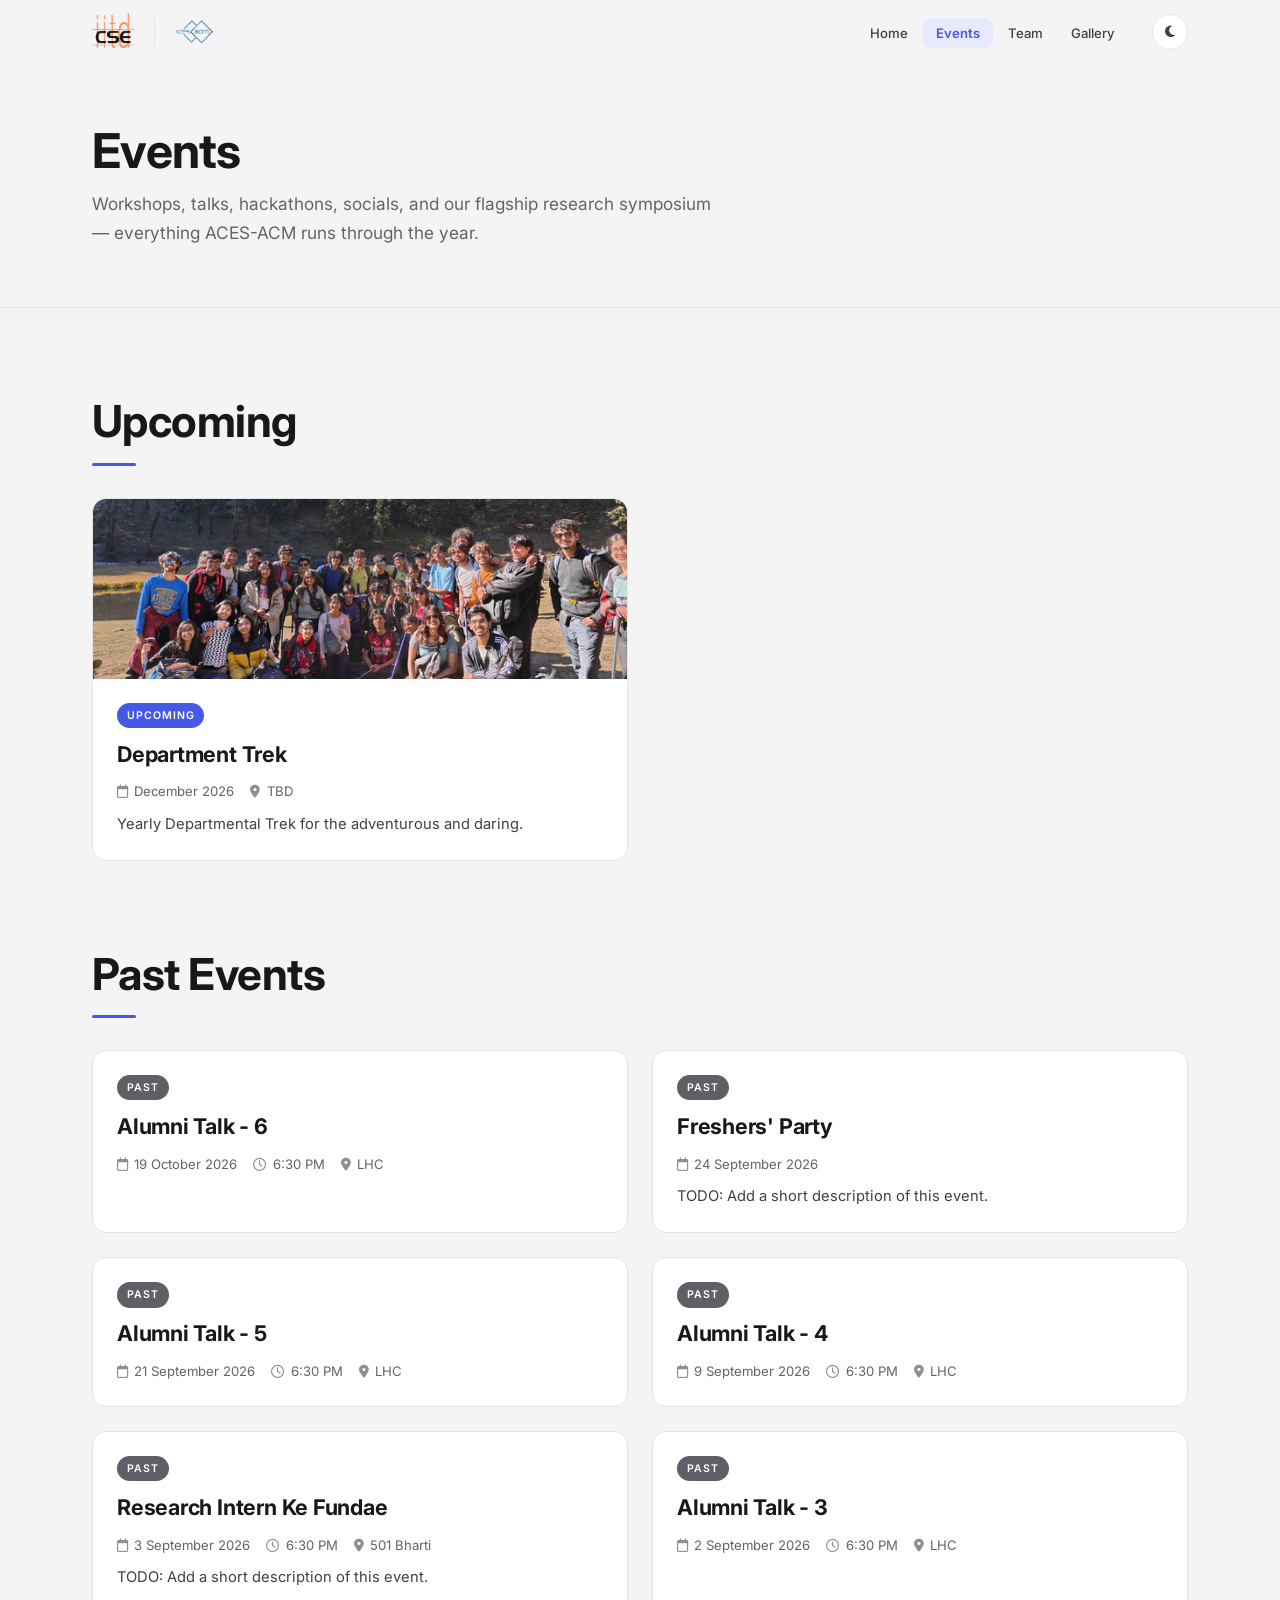
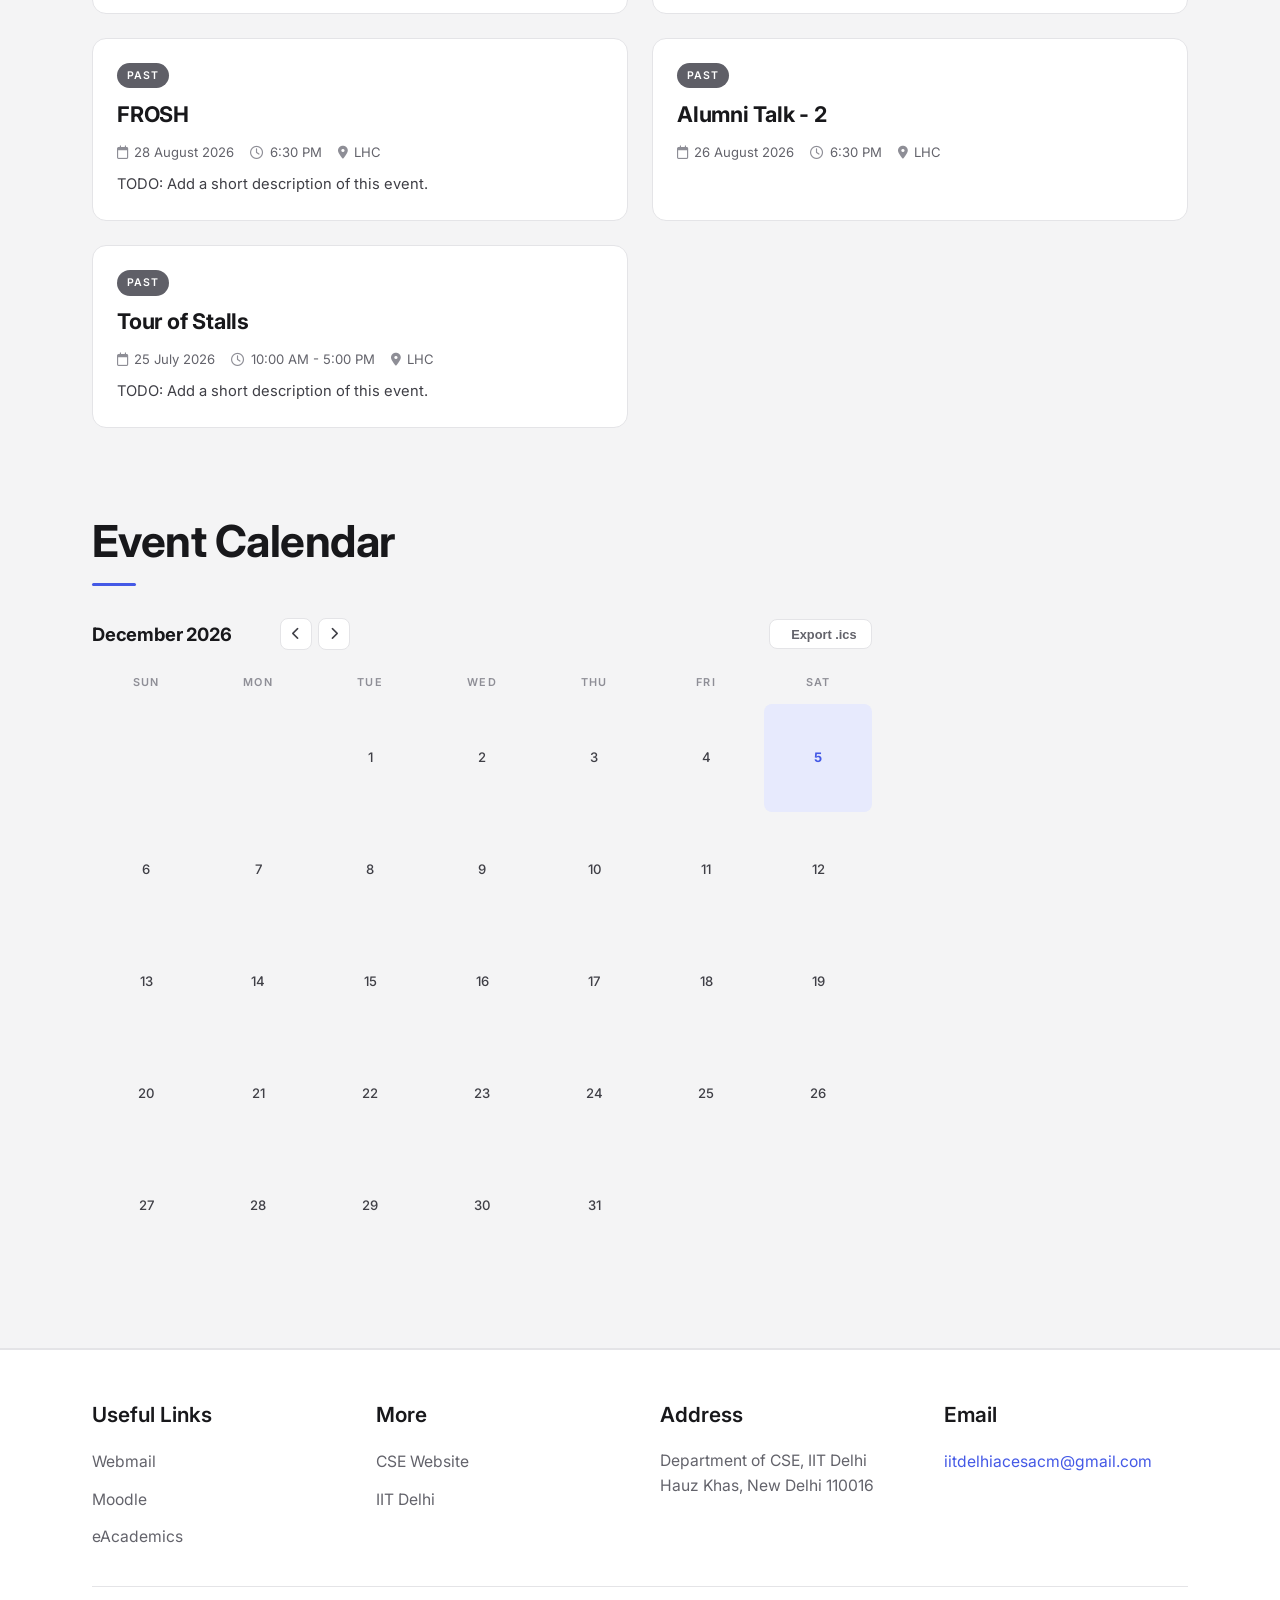
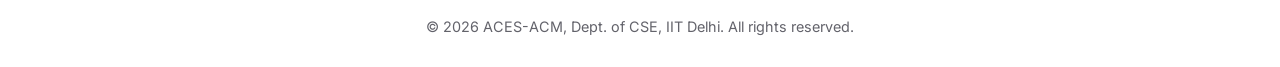
==== commit 49d34820: "Removed old events, changed event orders and added calendar, TODO: add description and pictures" ====
--- a/events.html
+++ b/events.html
@@ -25,9 +25,10 @@
   <nav id="navbar"><div id="navbar-mount"></div></nav>
 
   <section id="page-hero"><div id="page-hero-mount"></div></section>
+
   <section><div id="events-upcoming"></div></section>
   <section><div id="events-past"></div></section>
-
+  <section id="events-calendar"><div id="events-calendar-mount"></div></section>
   <footer id="footer"><div id="footer-mount"></div></footer>
   <script src="js/main.js"></script>
 </body>
--- a/css/styles.css
+++ b/css/styles.css
@@ -319,11 +319,14 @@
   gap: 0.75rem;
 }
 
-/* the CSE logo has black lettering, so give logos a light chip at night */
-[data-theme="dark"] .nav-logo-img {
-  background: #fff;
-  border-radius: var(--r-xs);
-  padding: 3px;
+/* logos with a night-mode version: show the one matching the theme */
+.nav-logo-img.logo-dark,
+[data-theme="dark"] .nav-logo-img.logo-light {
+  display: none;
+}
+
+[data-theme="dark"] .nav-logo-img.logo-dark {
+  display: block;
 }
 
 .nav-hamburger {
@@ -483,7 +486,7 @@
 .hero-poster img {
   width: 100%;
   height: 100%;
-  object-fit: cover;
+  object-fit: contain;
 }
 
 .hero-poster.empty {
@@ -675,6 +678,203 @@
   color: var(--muted);
 }
 
+/* ═══ EVENTS CALENDAR ══════════════════════════════════════════════ */
+#events-calendar {
+  border-bottom: 1px solid var(--border);
+}
+
+.cal-wrap {
+  max-width: 780px;
+}
+
+/* header row: month title + prev/next nav + export */
+.cal-header {
+  display: flex;
+  align-items: center;
+  gap: 0.75rem;
+  margin-bottom: 1.5rem;
+  flex-wrap: wrap;
+}
+
+.cal-month-label {
+  font-size: 1.15rem;
+  font-weight: 700;
+  color: var(--heading);
+  letter-spacing: -0.01em;
+  min-width: 11rem;
+}
+
+.cal-nav {
+  display: flex;
+  gap: 0.35rem;
+}
+
+.cal-nav-btn {
+  width: 2rem;
+  height: 2rem;
+  display: inline-flex;
+  align-items: center;
+  justify-content: center;
+  border: 1px solid var(--border);
+  border-radius: var(--r-sm);
+  background: var(--surface);
+  color: var(--ink-2);
+  cursor: pointer;
+  font-size: 0.8rem;
+  transition: background var(--dur) var(--ease), color var(--dur) var(--ease), border-color var(--dur) var(--ease);
+}
+
+.cal-nav-btn:hover {
+  background: var(--accent-soft);
+  color: var(--accent-text);
+  border-color: var(--accent-text);
+}
+
+.cal-export-btn {
+  margin-left: auto;
+  display: inline-flex;
+  align-items: center;
+  gap: 0.4rem;
+  font-size: 0.8rem;
+  font-weight: 600;
+  padding: 0.4rem 0.9rem;
+  border: 1.5px solid var(--border);
+  border-radius: var(--r-sm);
+  background: var(--surface);
+  color: var(--muted);
+  cursor: pointer;
+  transition: background var(--dur) var(--ease), color var(--dur) var(--ease), border-color var(--dur) var(--ease);
+}
+
+.cal-export-btn:hover {
+  background: var(--accent-soft);
+  color: var(--accent-text);
+  border-color: var(--accent-text);
+}
+
+/* day-of-week header row */
+.cal-grid {
+  display: grid;
+  grid-template-columns: repeat(7, 1fr);
+  gap: 4px;
+}
+
+.cal-dow {
+  text-align: center;
+  font-size: 0.68rem;
+  font-weight: 600;
+  letter-spacing: 0.1em;
+  text-transform: uppercase;
+  color: var(--muted-lt);
+  padding-bottom: 0.5rem;
+}
+
+/* individual day cells */
+.cal-day {
+  aspect-ratio: 1;
+  border-radius: var(--r-sm);
+  display: flex;
+  flex-direction: column;
+  align-items: center;
+  justify-content: center;
+  gap: 3px;
+  font-size: 0.82rem;
+  font-weight: 500;
+  color: var(--ink-2);
+  background: transparent;
+  position: relative;
+  cursor: default;
+  transition: background var(--dur) var(--ease);
+}
+
+.cal-day.today {
+  background: var(--accent-soft);
+  color: var(--accent-text);
+  font-weight: 700;
+}
+
+.cal-day.has-event {
+  cursor: pointer;
+}
+
+.cal-day.has-event:hover {
+  background: var(--surface-sunk);
+}
+
+.cal-day.has-event.today:hover {
+  background: var(--accent-soft);
+}
+
+/* dot(s) under the day number for event days */
+.cal-dots {
+  display: flex;
+  gap: 2px;
+}
+
+.cal-dot {
+  width: 5px;
+  height: 5px;
+  border-radius: 50%;
+  background: var(--accent);
+}
+
+/* hover tooltip listing event names */
+.cal-tooltip {
+  position: absolute;
+  bottom: calc(100% + 6px);
+  left: 50%;
+  transform: translateX(-50%);
+  z-index: 200;
+  background: var(--surface);
+  border: 1px solid var(--border);
+  border-radius: var(--r-sm);
+  box-shadow: var(--shadow-md);
+  padding: 0.55rem 0.85rem;
+  min-width: 160px;
+  max-width: 240px;
+  pointer-events: none;
+  opacity: 0;
+  visibility: hidden;
+  transition: opacity var(--dur) var(--ease), visibility var(--dur) var(--ease);
+}
+
+.cal-day.has-event:hover .cal-tooltip {
+  opacity: 1;
+  visibility: visible;
+}
+
+.cal-tooltip-item {
+  font-size: 0.78rem;
+  font-weight: 600;
+  color: var(--heading);
+  white-space: nowrap;
+  overflow: hidden;
+  text-overflow: ellipsis;
+}
+
+.cal-tooltip-item + .cal-tooltip-item {
+  margin-top: 0.3rem;
+  padding-top: 0.3rem;
+  border-top: 1px solid var(--border-lt);
+}
+
+.cal-tooltip-time {
+  font-size: 0.71rem;
+  font-weight: 400;
+  color: var(--muted);
+  margin-top: 1px;
+}
+
+/* pin tooltip to screen edge for first/last column cells */
+.cal-day:nth-child(7n+1) .cal-tooltip { left: 0; transform: none; }
+.cal-day:nth-child(7n)   .cal-tooltip { left: auto; right: 0; transform: none; }
+
+@media (max-width: 600px) {
+  .cal-day    { font-size: 0.72rem; }
+  .cal-dot    { width: 4px; height: 4px; }
+  .cal-tooltip { display: none; }
+}
+
 /* ═══ SPEAKERS / TEAM ═════════════════════════════════════════════ */
 .speakers-grid {
   display: grid;
@@ -850,36 +1050,6 @@
 }
 
 /* ═══ GALLERY ═════════════════════════════════════════════════════ */
-.gallery-filters {
-  display: flex;
-  flex-wrap: wrap;
-  gap: 0.5rem;
-  margin-bottom: 2.5rem;
-}
-
-.gallery-filter {
-  font-size: 0.8rem;
-  font-weight: 500;
-  padding: 0.42rem 1.05rem;
-  border-radius: var(--r-pill);
-  border: 1px solid var(--border);
-  background: var(--surface);
-  color: var(--muted);
-  cursor: pointer;
-  transition: background var(--dur) var(--ease), color var(--dur) var(--ease), border-color var(--dur) var(--ease);
-}
-
-.gallery-filter:hover {
-  border-color: var(--heading);
-  color: var(--heading);
-}
-
-.gallery-filter.active {
-  background: var(--accent);
-  color: #fff;
-  border-color: var(--accent);
-}
-
 .gallery-grid {
   display: grid;
   grid-template-columns: repeat(3, 1fr);
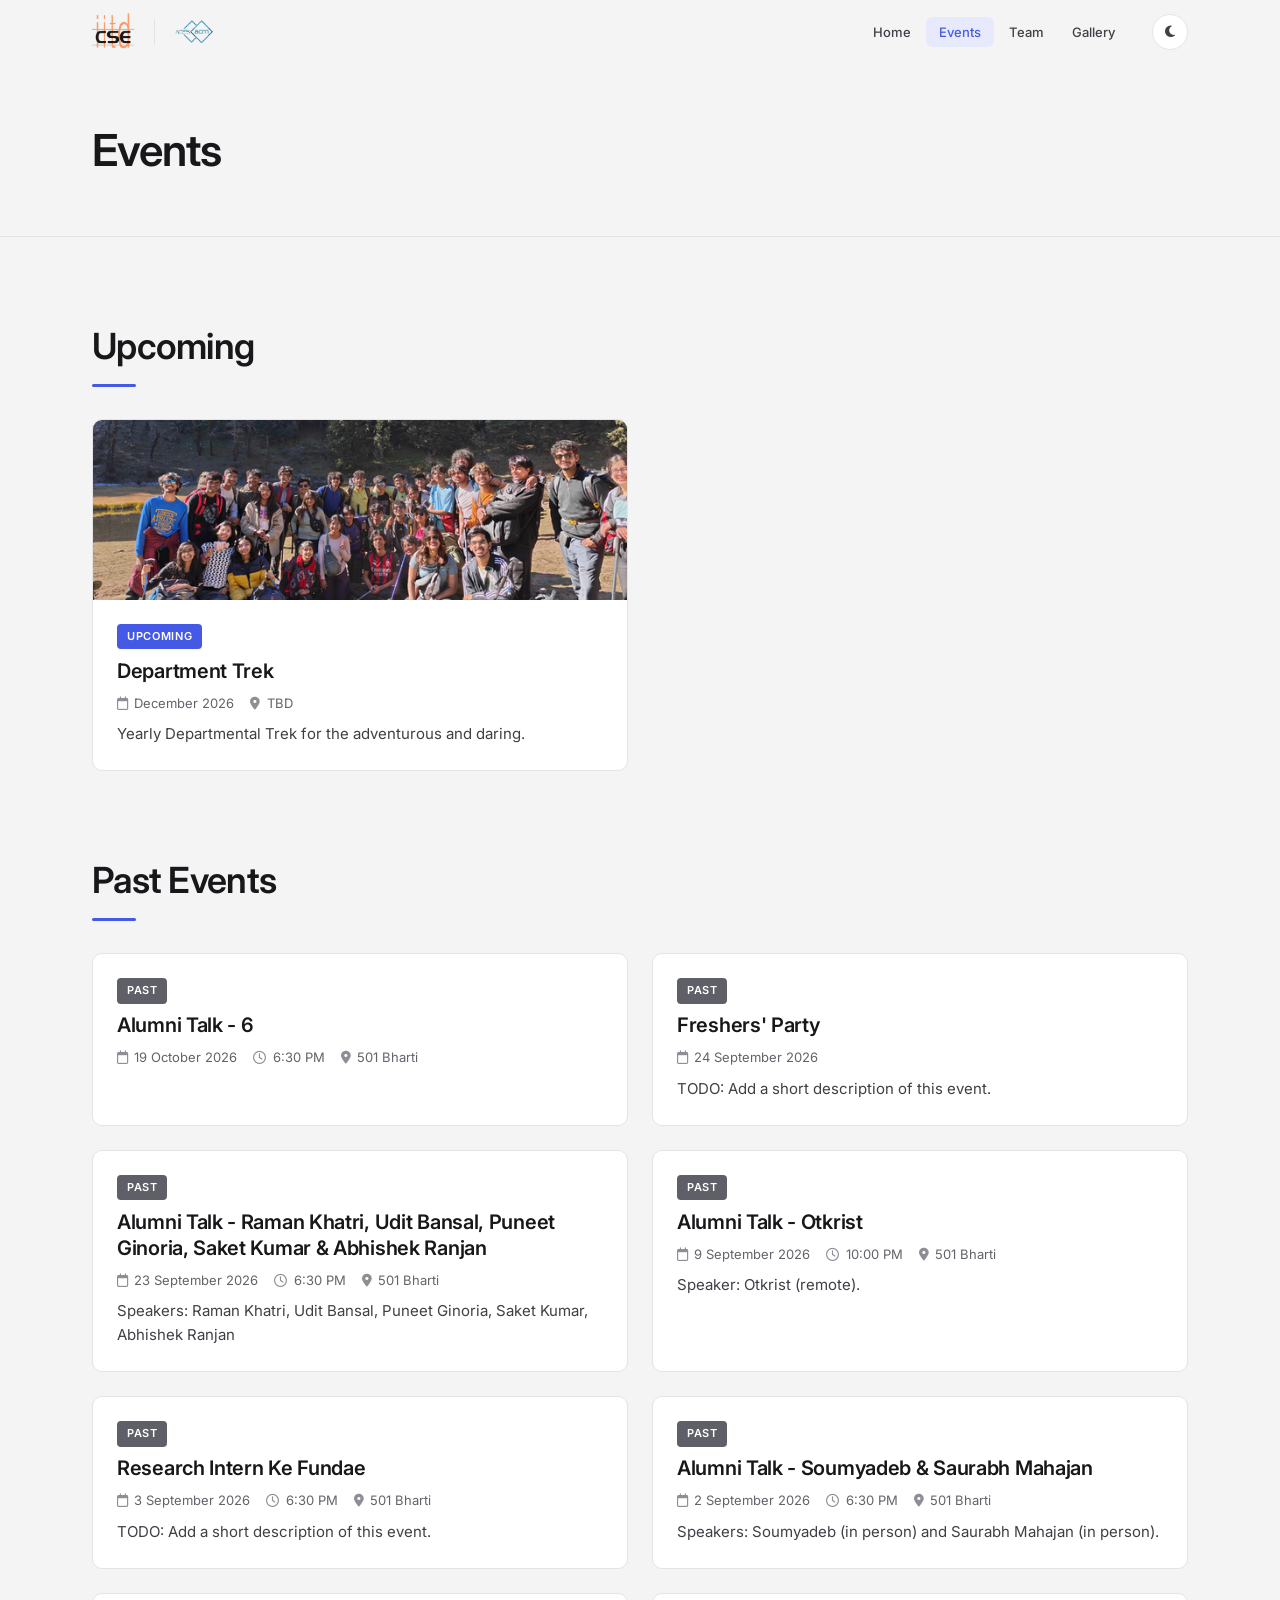
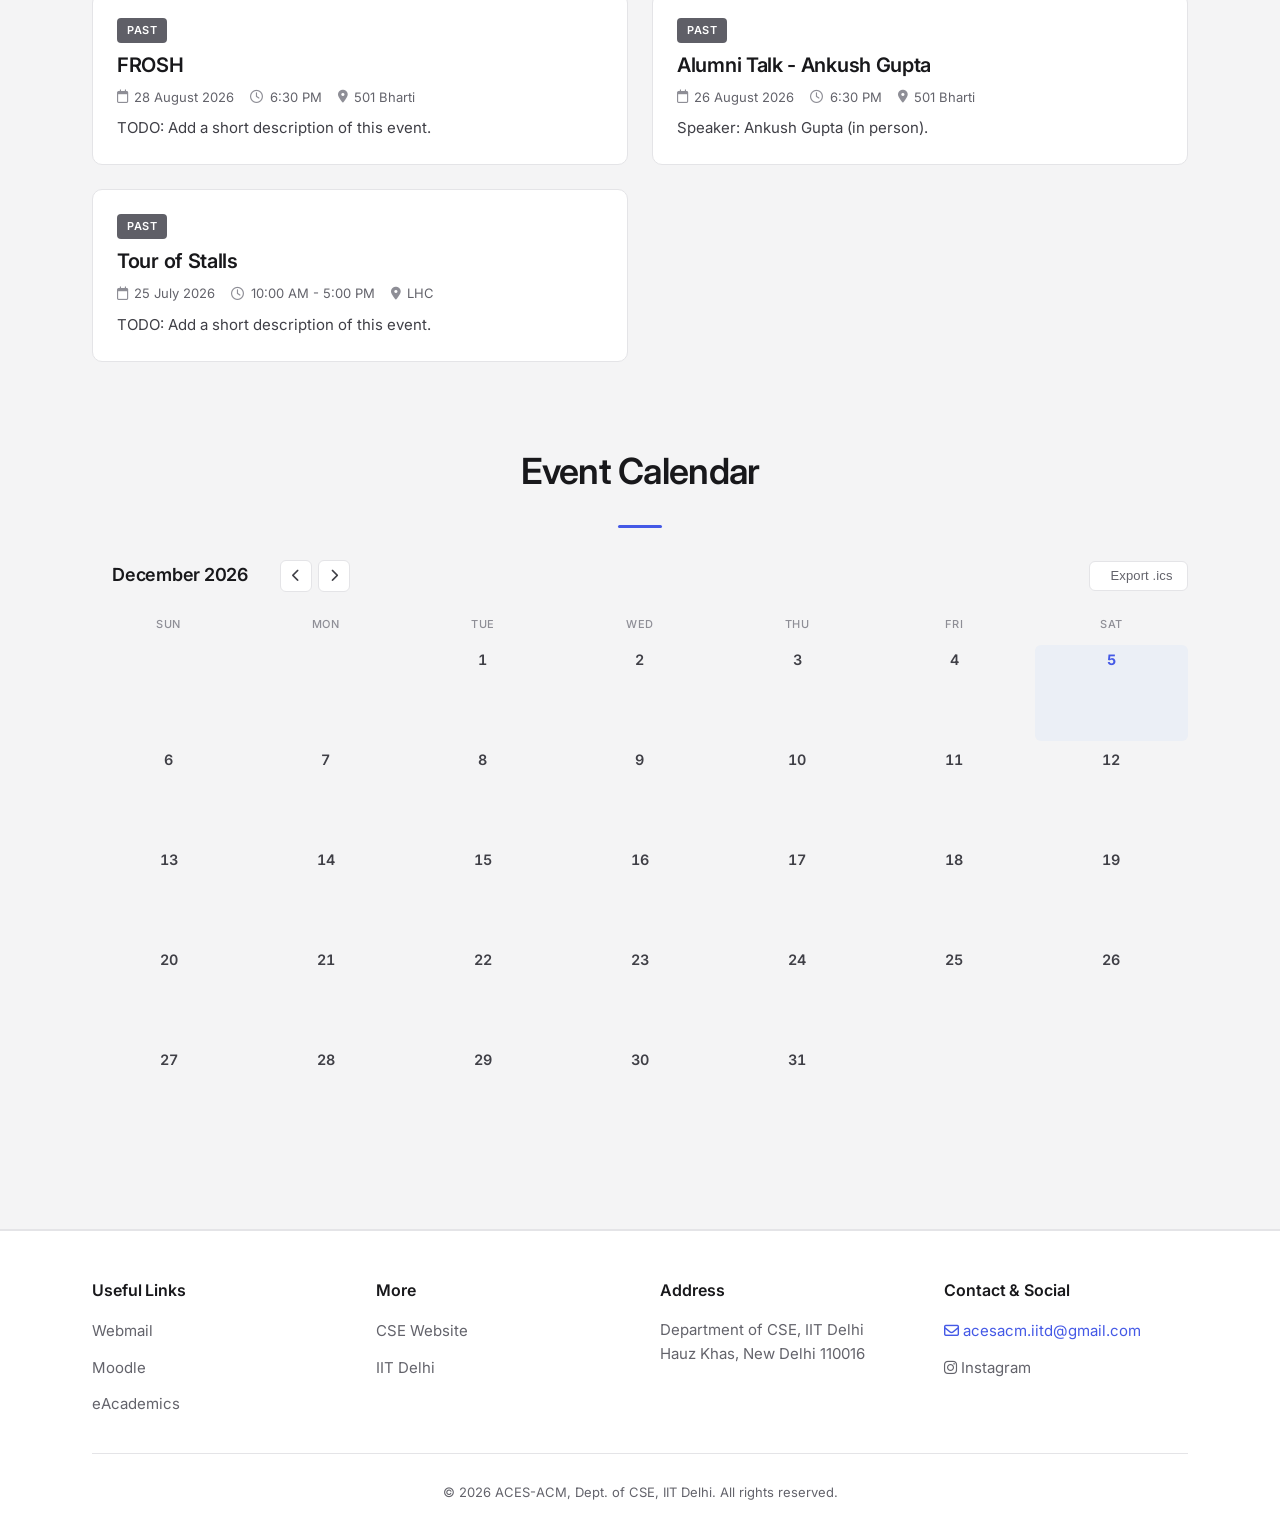
==== commit 35c5c75c: "Minor changes" ====
--- a/events.html
+++ b/events.html
@@ -4,7 +4,7 @@
 <head>
   <meta charset="UTF-8" />
   <meta name="viewport" content="width=device-width, initial-scale=1.0" />
-  <title>Events — ACES-ACM, CSE IIT Delhi</title>
+  <title>Events ACES-ACM IIT Delhi</title>
   <link rel="icon" type="image/jpeg" href="assets/cse-logo.jpg" />
   <link rel="preconnect" href="https://fonts.googleapis.com" />
   <link rel="preconnect" href="https://fonts.gstatic.com" crossorigin />
--- a/css/styles.css
+++ b/css/styles.css
@@ -47,20 +47,20 @@
   --tag-hci: #71717A;
 
   /* ── Type ── */
-  --sans: 'Inter', system-ui, -apple-system, sans-serif;
+  --sans: 'Inter', system-ui, -apple-system, 'Segoe UI', Roboto, 'Helvetica Neue', Arial, sans-serif;
 
   /* ── Radius scale ── */
-  --r-xs: 6px;
-  --r-sm: 8px;
-  --r-md: 14px;
-  --r-lg: 18px;
+  --r-xs: 4px;
+  --r-sm: 6px;
+  --r-md: 10px;
+  --r-lg: 12px;
   --r-pill: 999px;
 
   /* ── Elevation (soft, neutral) ── */
   --shadow-xs: 0 1px 2px rgba(0, 0, 0, 0.05);
-  --shadow-sm: 0 4px 14px rgba(0, 0, 0, 0.06);
-  --shadow-md: 0 12px 32px rgba(0, 0, 0, 0.09);
-  --shadow-lg: 0 20px 48px rgba(0, 0, 0, 0.12);
+  --shadow-sm: 0 2px 8px rgba(0, 0, 0, 0.05);
+  --shadow-md: 0 6px 20px rgba(0, 0, 0, 0.07);
+  --shadow-lg: 0 12px 32px rgba(0, 0, 0, 0.09);
 
   /* ── Motion ── */
   --ease: cubic-bezier(0.4, 0, 0.2, 1);
@@ -97,9 +97,9 @@
   --tag-hci: #636881;
 
   --shadow-xs: 0 1px 2px rgba(0, 0, 0, 0.3);
-  --shadow-sm: 0 4px 14px rgba(0, 0, 0, 0.3);
-  --shadow-md: 0 12px 32px rgba(0, 0, 0, 0.4);
-  --shadow-lg: 0 20px 48px rgba(0, 0, 0, 0.5);
+  --shadow-sm: 0 2px 8px rgba(0, 0, 0, 0.25);
+  --shadow-md: 0 6px 20px rgba(0, 0, 0, 0.35);
+  --shadow-lg: 0 12px 32px rgba(0, 0, 0, 0.45);
 }
 
 body {
@@ -107,7 +107,7 @@
   color: var(--ink-2);
   font-family: var(--sans);
   font-size: 1rem;
-  line-height: 1.65;
+  line-height: 1.6;
   overflow-wrap: break-word;
   font-feature-settings: 'kern', 'liga', 'calt';
   -webkit-font-smoothing: antialiased;
@@ -166,9 +166,9 @@
 /* ═══ SECTION HEADERS ════════════════════════════════════════════ */
 .section-label {
   font-family: var(--sans);
-  font-size: 0.72rem;
+  font-size: 0.75rem;
   font-weight: 600;
-  letter-spacing: 0.16em;
+  letter-spacing: 0.08em;
   text-transform: uppercase;
   color: var(--accent-text);
   margin-bottom: 0.85rem;
@@ -176,17 +176,17 @@
 
 .section-title {
   font-family: var(--sans);
-  font-size: clamp(2rem, 4vw, 2.75rem);
-  font-weight: 700;
-  line-height: 1.15;
-  letter-spacing: -0.012em;
+  font-size: clamp(1.75rem, 3.2vw, 2.25rem);
+  font-weight: 600;
+  line-height: 1.2;
+  letter-spacing: -0.02em;
   color: var(--heading);
   margin-bottom: 1rem;
   text-wrap: balance;
 }
 
 .section-sub {
-  font-size: 1.075rem;
+  font-size: 1rem;
   line-height: 1.7;
   color: var(--muted);
   max-width: 620px;
@@ -259,8 +259,9 @@
 }
 
 .nav-links a {
-  font-size: 0.82rem;
+  font-size: 0.8125rem;
   font-weight: 500;
+  letter-spacing: 0.005em;
   color: var(--ink-2);
   padding: 0.45rem 0.8rem;
   border-radius: var(--r-sm);
@@ -275,13 +276,13 @@
 .nav-links a.active {
   color: var(--accent-text);
   background: var(--accent-soft);
-  font-weight: 600;
+  font-weight: 500;
 }
 
 .nav-cta {
   background: var(--accent) !important;
   color: #fff !important;
-  font-weight: 600 !important;
+  font-weight: 500 !important;
   padding: 0.45rem 1.05rem !important;
   border-radius: var(--r-sm);
   box-shadow: var(--shadow-xs);
@@ -320,13 +321,13 @@
 }
 
 /* logos with a night-mode version: show the one matching the theme */
-.nav-logo-img.logo-dark,
-[data-theme="dark"] .nav-logo-img.logo-light {
-  display: none;
-}
-
-[data-theme="dark"] .nav-logo-img.logo-dark {
-  display: block;
+.logo-dark,
+[data-theme="dark"] .logo-light {
+  display: none !important;
+}
+
+[data-theme="dark"] .logo-dark {
+  display: block !important;
 }
 
 .nav-hamburger {
@@ -371,8 +372,8 @@
   gap: 0.5rem;
   font-family: var(--sans);
   font-size: 0.875rem;
-  font-weight: 600;
-  letter-spacing: 0.005em;
+  font-weight: 500;
+  letter-spacing: 0.01em;
   padding: 0.72rem 1.5rem;
   border-radius: var(--r-sm);
   border: none;
@@ -389,14 +390,14 @@
 
 .btn-primary:hover {
   background: var(--accent-hover);
-  box-shadow: var(--shadow-md);
+  box-shadow: var(--shadow-sm);
   transform: translateY(-1px);
 }
 
 .btn-outline {
   background: transparent;
   color: var(--accent-text);
-  border: 1.5px solid var(--accent-text);
+  border: 1px solid var(--accent-text);
 }
 
 .btn-outline:hover {
@@ -404,7 +405,7 @@
   color: #fff;
   border-color: var(--accent);
   transform: translateY(-1px);
-  box-shadow: var(--shadow-sm);
+  box-shadow: var(--shadow-xs);
 }
 
 .btn:active {
@@ -424,16 +425,16 @@
 
 .page-hero-title {
   font-family: var(--sans);
-  font-size: clamp(2.1rem, 5vw, 3rem);
-  font-weight: 700;
-  letter-spacing: -0.015em;
+  font-size: clamp(2rem, 4.5vw, 2.75rem);
+  font-weight: 600;
+  letter-spacing: -0.025em;
   color: var(--heading);
-  line-height: 1.08;
+  line-height: 1.15;
   text-wrap: balance;
 }
 
 .page-hero-sub {
-  font-size: 1.075rem;
+  font-size: 1.125rem;
   line-height: 1.65;
   color: var(--muted);
   max-width: 640px;
@@ -456,16 +457,16 @@
 
 .hero-title {
   font-family: var(--sans);
-  font-size: clamp(2.75rem, 6vw, 4.25rem);
-  font-weight: 700;
-  line-height: 1.02;
-  letter-spacing: -0.02em;
+  font-size: clamp(2.25rem, 5vw, 3.5rem);
+  font-weight: 600;
+  line-height: 1.08;
+  letter-spacing: -0.03em;
   color: var(--heading);
   margin-bottom: 1.25rem;
 }
 
 .hero-intro {
-  font-size: 1.15rem;
+  font-size: 1.125rem;
   line-height: 1.7;
   color: var(--ink-2);
   max-width: 62ch;
@@ -479,8 +480,8 @@
   max-width: 416px;
   border-radius: var(--r-lg);
   overflow: hidden;
-  background: var(--surface-sunk);
-  box-shadow: var(--shadow-md);
+  background: var(--bg);
+  box-shadow: none;
 }
 
 .hero-poster img {
@@ -502,12 +503,12 @@
   align-items: center;
   justify-content: center;
   gap: 0.6rem;
-  border: 2px dashed var(--border);
+  border: 1px dashed var(--border);
   border-radius: inherit;
   color: var(--muted-lt);
-  font-size: 0.8rem;
-  font-weight: 600;
-  letter-spacing: 0.1em;
+  font-size: 0.75rem;
+  font-weight: 500;
+  letter-spacing: 0.06em;
   text-transform: uppercase;
 }
 
@@ -552,21 +553,23 @@
 .wwd-links {
   display: flex;
   flex-direction: column;
-  gap: 1rem;
+  gap: 0.75rem;
+  align-self: start; /* don't stretch to full grid cell height */
 }
 
 .wwd-link {
-  flex: 1;
-  display: flex;
-  align-items: center;
-  padding: 1.25rem 2rem;
+  flex: 0 0 auto;
+  display: flex;
+  align-items: center;
+  padding: 0.75rem 1.5rem;
   background: var(--surface);
   border: 1px solid var(--border);
   border-radius: var(--r-md);
   font-family: var(--sans);
-  font-size: 1.85rem;
-  font-weight: 700;
-  letter-spacing: -0.01em;
+  font-size: 1.1rem;
+  font-weight: 600;
+  line-height: 1.25;
+  letter-spacing: -0.015em;
   color: var(--heading);
   text-decoration: none;
   transition: box-shadow var(--dur) var(--ease), transform var(--dur) var(--ease), border-color var(--dur) var(--ease);
@@ -623,12 +626,12 @@
 
 .event-status {
   align-self: flex-start;
-  font-size: 0.66rem;
+  font-size: 0.6875rem;
   font-weight: 600;
-  letter-spacing: 0.09em;
+  letter-spacing: 0.06em;
   text-transform: uppercase;
   padding: 0.24rem 0.62rem;
-  border-radius: var(--r-pill);
+  border-radius: var(--r-xs);
   color: #fff;
   background: var(--badge);
 }
@@ -639,14 +642,15 @@
 
 .event-name {
   font-family: var(--sans);
-  font-size: 1.35rem;
-  font-weight: 700;
-  letter-spacing: -0.01em;
+  font-size: 1.25rem;
+  font-weight: 600;
+  line-height: 1.3;
+  letter-spacing: -0.015em;
   color: var(--heading);
 }
 
 .event-meta {
-  font-size: 0.82rem;
+  font-size: 0.8125rem;
   color: var(--muted);
   display: flex;
   flex-wrap: wrap;
@@ -664,9 +668,9 @@
 }
 
 .event-desc {
-  font-size: 0.92rem;
+  font-size: 0.9375rem;
   color: var(--ink-2);
-  line-height: 1.65;
+  line-height: 1.6;
 }
 
 a.event-card {
@@ -683,8 +687,22 @@
   border-bottom: 1px solid var(--border);
 }
 
+#events-calendar .container {
+  display: flex;
+  flex-direction: column;
+  align-items: center;
+  text-align: center;
+}
+
+#events-calendar .divider {
+  margin-left: auto;
+  margin-right: auto;
+}
+
 .cal-wrap {
-  max-width: 780px;
+  width: 100%;
+  max-width: 1100px;
+  margin: 0 auto; /* center the calendar */
 }
 
 /* header row: month title + prev/next nav + export */
@@ -697,10 +715,10 @@
 }
 
 .cal-month-label {
-  font-size: 1.15rem;
-  font-weight: 700;
+  font-size: 1.125rem;
+  font-weight: 600;
   color: var(--heading);
-  letter-spacing: -0.01em;
+  letter-spacing: -0.015em;
   min-width: 11rem;
 }
 
@@ -720,7 +738,7 @@
   background: var(--surface);
   color: var(--ink-2);
   cursor: pointer;
-  font-size: 0.8rem;
+  font-size: 0.8125rem;
   transition: background var(--dur) var(--ease), color var(--dur) var(--ease), border-color var(--dur) var(--ease);
 }
 
@@ -735,10 +753,11 @@
   display: inline-flex;
   align-items: center;
   gap: 0.4rem;
-  font-size: 0.8rem;
-  font-weight: 600;
+  font-size: 0.8125rem;
+  font-weight: 500;
+  letter-spacing: 0.01em;
   padding: 0.4rem 0.9rem;
-  border: 1.5px solid var(--border);
+  border: 1px solid var(--border);
   border-radius: var(--r-sm);
   background: var(--surface);
   color: var(--muted);
@@ -761,118 +780,101 @@
 
 .cal-dow {
   text-align: center;
-  font-size: 0.68rem;
-  font-weight: 600;
-  letter-spacing: 0.1em;
+  font-size: 0.6875rem;
+  font-weight: 500;
+  letter-spacing: 0.06em;
   text-transform: uppercase;
   color: var(--muted-lt);
   padding-bottom: 0.5rem;
 }
 
-/* individual day cells */
+/* individual day cells — taller to fit event name labels */
 .cal-day {
-  aspect-ratio: 1;
+  min-height: 6rem;
   border-radius: var(--r-sm);
   display: flex;
   flex-direction: column;
-  align-items: center;
-  justify-content: center;
-  gap: 3px;
-  font-size: 0.82rem;
-  font-weight: 500;
+  align-items: stretch;      /* let children fill full cell width */
+  justify-content: flex-start;
+  padding: 0.45rem 0.35rem 0.4rem;
+  gap: 4px;
+  font-variant-numeric: tabular-nums;
   color: var(--ink-2);
   background: transparent;
-  position: relative;
   cursor: default;
   transition: background var(--dur) var(--ease);
+  overflow: hidden;
+  text-align: left;          /* override the container's text-align:center */
+}
+
+/* the day-of-month number */
+.cal-day-num {
+  display: block;
+  font-size: 0.9rem;
+  font-weight: 600;
+  line-height: 1;
+  text-align: center;        /* centre just the number */
+  margin-bottom: 3px;
+  color: var(--ink-2);
 }
 
 .cal-day.today {
-  background: var(--accent-soft);
+  background: rgba(var(--accent-rgb, 59, 130, 246), 0.05);
+}
+
+.cal-day.today .cal-day-num {
   color: var(--accent-text);
   font-weight: 700;
 }
 
-.cal-day.has-event {
-  cursor: pointer;
-}
-
 .cal-day.has-event:hover {
   background: var(--surface-sunk);
 }
 
-.cal-day.has-event.today:hover {
+/* event name labels — always visible inside the cell */
+.cal-event-labels {
+  display: flex;
+  flex-direction: column;
+  gap: 4px;
+  width: 100%;
+}
+
+.cal-event-label {
+  display: block;
+  width: 100%;
+  box-sizing: border-box;
+  font-size: 0.8rem;
+  font-weight: 600;
+  line-height: 1.35;
+  letter-spacing: -0.01em;
+  color: var(--accent-text);
   background: var(--accent-soft);
-}
-
-/* dot(s) under the day number for event days */
-.cal-dots {
-  display: flex;
-  gap: 2px;
-}
-
-.cal-dot {
-  width: 5px;
-  height: 5px;
-  border-radius: 50%;
-  background: var(--accent);
-}
-
-/* hover tooltip listing event names */
-.cal-tooltip {
-  position: absolute;
-  bottom: calc(100% + 6px);
-  left: 50%;
-  transform: translateX(-50%);
-  z-index: 200;
-  background: var(--surface);
-  border: 1px solid var(--border);
-  border-radius: var(--r-sm);
-  box-shadow: var(--shadow-md);
-  padding: 0.55rem 0.85rem;
-  min-width: 160px;
-  max-width: 240px;
-  pointer-events: none;
-  opacity: 0;
-  visibility: hidden;
-  transition: opacity var(--dur) var(--ease), visibility var(--dur) var(--ease);
-}
-
-.cal-day.has-event:hover .cal-tooltip {
-  opacity: 1;
-  visibility: visible;
-}
-
-.cal-tooltip-item {
-  font-size: 0.78rem;
-  font-weight: 600;
-  color: var(--heading);
-  white-space: nowrap;
-  overflow: hidden;
-  text-overflow: ellipsis;
-}
-
-.cal-tooltip-item + .cal-tooltip-item {
-  margin-top: 0.3rem;
-  padding-top: 0.3rem;
-  border-top: 1px solid var(--border-lt);
-}
-
-.cal-tooltip-time {
-  font-size: 0.71rem;
-  font-weight: 400;
+  border-left: 3px solid var(--accent);
+  border-radius: 4px;
+  padding: 4px 6px;
+  white-space: normal;
+  word-break: break-word;
+  text-align: left;
+  box-shadow: 0 1px 2px rgba(0, 0, 0, 0.04);
+  transition: transform 0.15s ease, background 0.15s ease;
+}
+
+.cal-event-label:hover {
+  transform: translateY(-1px);
+}
+
+.cal-event-more {
+  background: var(--surface-sunk);
+  border-left-color: var(--muted);
   color: var(--muted);
-  margin-top: 1px;
-}
-
-/* pin tooltip to screen edge for first/last column cells */
-.cal-day:nth-child(7n+1) .cal-tooltip { left: 0; transform: none; }
-.cal-day:nth-child(7n)   .cal-tooltip { left: auto; right: 0; transform: none; }
+  font-size: 0.72rem;
+  font-weight: 500;
+}
 
 @media (max-width: 600px) {
-  .cal-day    { font-size: 0.72rem; }
-  .cal-dot    { width: 4px; height: 4px; }
-  .cal-tooltip { display: none; }
+  .cal-day        { font-size: 0.72rem; min-height: 4rem; }
+  .cal-day-num    { font-size: 0.75rem; }
+  .cal-event-label { font-size: 0.625rem; padding: 2px 4px; border-left-width: 2px; }
 }
 
 /* ═══ SPEAKERS / TEAM ═════════════════════════════════════════════ */
@@ -954,21 +956,22 @@
 
 .speaker-name {
   font-family: var(--sans);
-  font-size: 1.2rem;
-  font-weight: 700;
+  font-size: 1.125rem;
+  font-weight: 600;
+  line-height: 1.3;
   letter-spacing: -0.01em;
   color: var(--heading);
   margin-bottom: 0.15rem;
 }
 
 .speaker-title {
-  font-size: 0.8rem;
+  font-size: 0.8125rem;
   color: var(--muted);
   margin-bottom: 0.75rem;
 }
 
 .speaker-bio {
-  font-size: 0.88rem;
+  font-size: 0.875rem;
   color: var(--ink-2);
   line-height: 1.6;
   margin-bottom: 1.1rem;
@@ -981,12 +984,12 @@
 }
 
 .speaker-domain {
-  font-size: 0.66rem;
+  font-size: 0.6875rem;
   font-weight: 600;
-  letter-spacing: 0.08em;
+  letter-spacing: 0.06em;
   text-transform: uppercase;
   padding: 0.24rem 0.62rem;
-  border-radius: var(--r-pill);
+  border-radius: var(--r-xs);
   color: #fff;
   background: var(--badge);
 }
@@ -1040,9 +1043,10 @@
 
 .team-group-title {
   font-family: var(--sans);
-  font-size: 1.6rem;
-  font-weight: 700;
-  letter-spacing: -0.01em;
+  font-size: 1.5rem;
+  font-weight: 600;
+  line-height: 1.25;
+  letter-spacing: -0.02em;
   color: var(--heading);
   margin-bottom: 1.5rem;
   padding-bottom: 0.6rem;
@@ -1102,8 +1106,9 @@
 
 .gallery-caption {
   color: #fff;
-  font-size: 0.85rem;
+  font-size: 0.875rem;
   font-weight: 500;
+  line-height: 1.4;
   opacity: 0;
   transform: translateY(4px);
   transition: opacity var(--dur) var(--ease), transform var(--dur) var(--ease);
@@ -1123,7 +1128,7 @@
   display: inline-flex;
   align-items: center;
   gap: 0.45rem;
-  font-size: 0.85rem;
+  font-size: 0.875rem;
   font-weight: 500;
   color: var(--muted);
   text-decoration: none;
@@ -1162,12 +1167,15 @@
 .reg-info h3 {
   font-family: var(--sans);
   font-size: 1.25rem;
+  font-weight: 600;
+  line-height: 1.3;
+  letter-spacing: -0.015em;
   color: var(--heading);
   margin-bottom: 0.5rem;
 }
 
 .reg-info p {
-  font-size: 0.92rem;
+  font-size: 0.9375rem;
   color: var(--muted);
   line-height: 1.7;
   margin-bottom: 1.5rem;
@@ -1191,8 +1199,10 @@
 
 .footer-col h4 {
   font-family: var(--sans);
-  font-size: 1.3rem;
+  font-size: 1rem;
   font-weight: 600;
+  line-height: 1.4;
+  letter-spacing: -0.005em;
   color: var(--heading);
   margin-bottom: 1rem;
 }
@@ -1206,7 +1216,7 @@
 
 .footer-links a,
 .footer-text {
-  font-size: 0.98rem;
+  font-size: 0.9375rem;
   line-height: 1.6;
   color: var(--muted);
   text-decoration: none;
@@ -1230,7 +1240,7 @@
 
 .footer-bottom {
   text-align: center;
-  font-size: 0.9rem;
+  font-size: 0.8125rem;
   color: var(--muted);
   padding-top: 1.75rem;
 }
@@ -1262,7 +1272,7 @@
   }
 
   .wwd-link {
-    font-size: 1.5rem;
+    font-size: 1rem;
   }
 
   .events-grid {
@@ -1330,9 +1340,9 @@
 
   .nav-links a {
     font-family: var(--sans);
-    font-size: clamp(1.65rem, 6vw, 2.15rem);
-    font-weight: 600;
-    letter-spacing: -0.01em;
+    font-size: clamp(1.5rem, 5.5vw, 1.875rem);
+    font-weight: 500;
+    letter-spacing: -0.02em;
     color: var(--heading);
     display: flex;
     align-items: center;
@@ -1378,8 +1388,8 @@
 
   .nav-cta {
     font-family: var(--sans) !important;
-    font-size: 0.95rem !important;
-    font-weight: 600 !important;
+    font-size: 0.9375rem !important;
+    font-weight: 500 !important;
     justify-content: center;
     text-align: center;
     padding: 0.95rem 1rem !important;
@@ -1455,4 +1465,4 @@
     transition-duration: 0.01ms !important;
     scroll-behavior: auto !important;
   }
-}
+}
